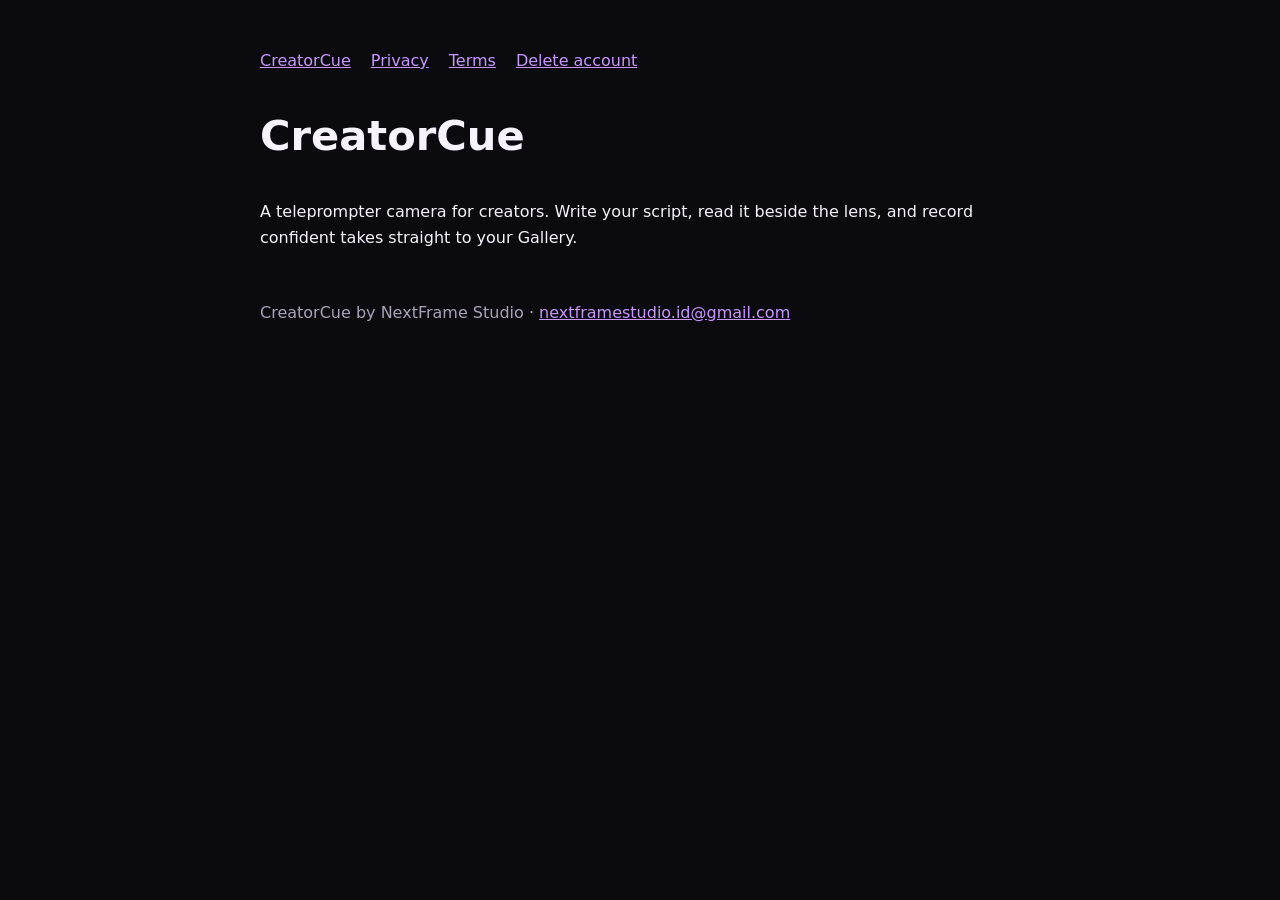
==== index.html @ 540c124d "Add CreatorCue website homepage" ====
<!doctype html><html lang="en"><head><meta charset="utf-8"><meta name="viewport" content="width=device-width,initial-scale=1"><title>CreatorCue</title><meta name="description" content="CreatorCue teleprompter camera for creators"><style>:root{color-scheme:dark}body{margin:0;background:#0b0a0f;color:#f7f3fc;font:16px/1.65 system-ui,sans-serif}main{max-width:760px;margin:auto;padding:48px 24px}a{color:#c796ff}nav{display:flex;gap:20px;flex-wrap:wrap}h1{font-size:2.6rem}footer{margin-top:48px;color:#aaa3b6}</style></head><body><main><nav><a href="index.html">CreatorCue</a><a href="privacy.html">Privacy</a><a href="terms.html">Terms</a><a href="delete-account.html">Delete account</a></nav><h1>CreatorCue</h1><p>A teleprompter camera for creators. Write your script, read it beside the lens, and record confident takes straight to your Gallery.</p><footer>CreatorCue by NextFrame Studio · <a href="mailto:nextframestudio.id@gmail.com">nextframestudio.id@gmail.com</a></footer></main></body></html>
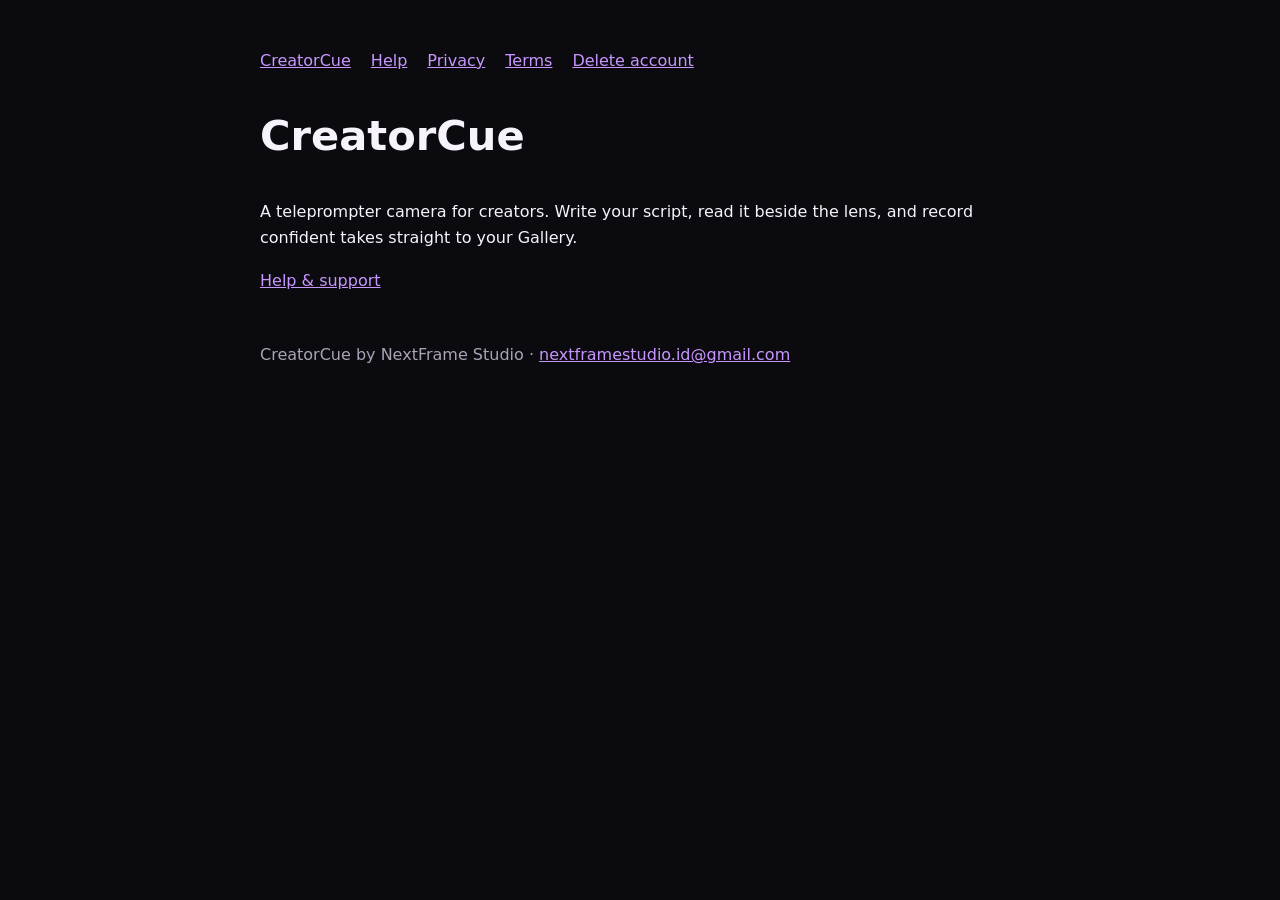
==== commit 92b179b7: "Add Help page; align Privacy/Terms with the app's current behaviour - help.html: contact options (em" ====
--- a/index.html
+++ b/index.html
@@ -1 +1 @@
-<!doctype html><html lang="en"><head><meta charset="utf-8"><meta name="viewport" content="width=device-width,initial-scale=1"><title>CreatorCue</title><meta name="description" content="CreatorCue teleprompter camera for creators"><style>:root{color-scheme:dark}body{margin:0;background:#0b0a0f;color:#f7f3fc;font:16px/1.65 system-ui,sans-serif}main{max-width:760px;margin:auto;padding:48px 24px}a{color:#c796ff}nav{display:flex;gap:20px;flex-wrap:wrap}h1{font-size:2.6rem}footer{margin-top:48px;color:#aaa3b6}</style></head><body><main><nav><a href="index.html">CreatorCue</a><a href="privacy.html">Privacy</a><a href="terms.html">Terms</a><a href="delete-account.html">Delete account</a></nav><h1>CreatorCue</h1><p>A teleprompter camera for creators. Write your script, read it beside the lens, and record confident takes straight to your Gallery.</p><footer>CreatorCue by NextFrame Studio · <a href="mailto:nextframestudio.id@gmail.com">nextframestudio.id@gmail.com</a></footer></main></body></html>+<!doctype html><html lang="en"><head><meta charset="utf-8"><meta name="viewport" content="width=device-width,initial-scale=1"><title>CreatorCue</title><meta name="description" content="CreatorCue teleprompter camera for creators"><style>:root{color-scheme:dark}body{margin:0;background:#0b0a0f;color:#f7f3fc;font:16px/1.65 system-ui,sans-serif}main{max-width:760px;margin:auto;padding:48px 24px}a{color:#c796ff}nav{display:flex;gap:20px;flex-wrap:wrap}h1{font-size:2.6rem}footer{margin-top:48px;color:#aaa3b6}</style></head><body><main><nav><a href="index.html">CreatorCue</a><a href="help.html">Help</a><a href="privacy.html">Privacy</a><a href="terms.html">Terms</a><a href="delete-account.html">Delete account</a></nav><h1>CreatorCue</h1><p>A teleprompter camera for creators. Write your script, read it beside the lens, and record confident takes straight to your Gallery.</p><p><a href="help.html">Help &amp; support</a></p><footer>CreatorCue by NextFrame Studio · <a href="mailto:nextframestudio.id@gmail.com">nextframestudio.id@gmail.com</a></footer></main></body></html>
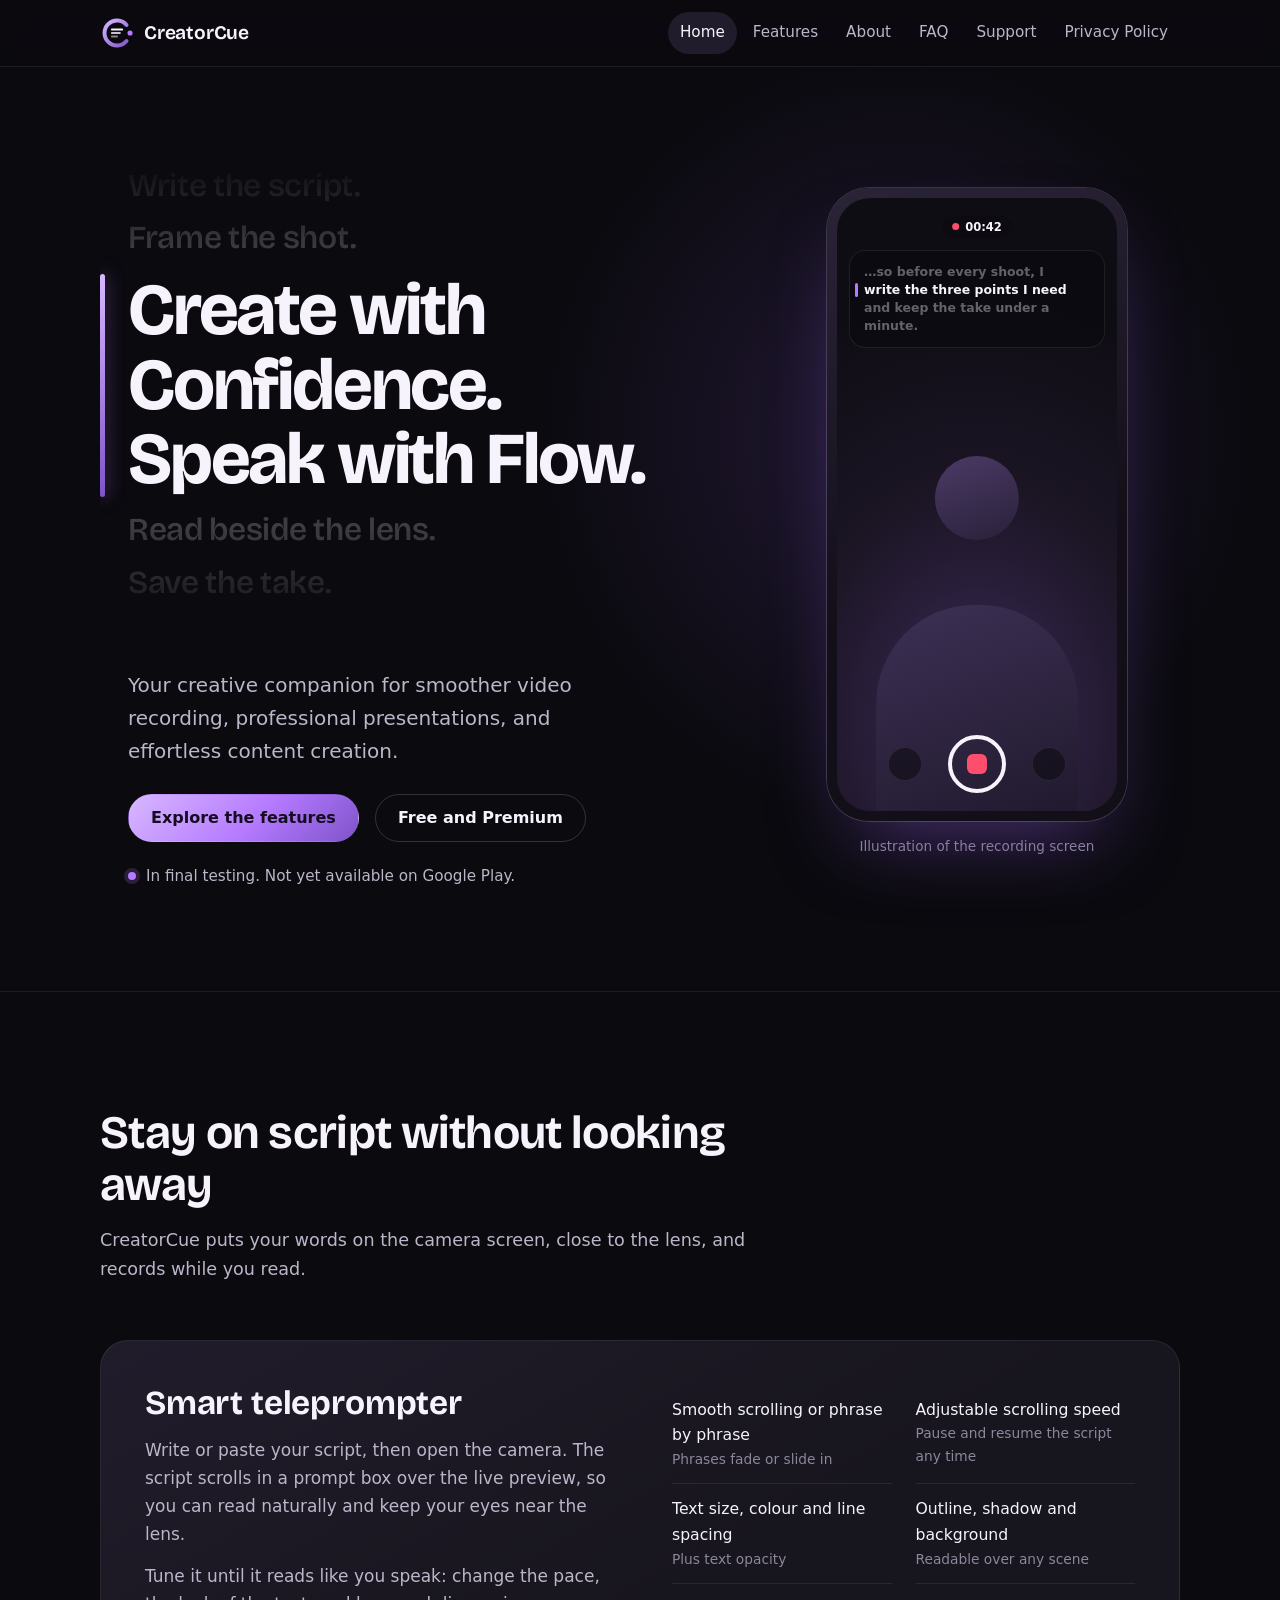
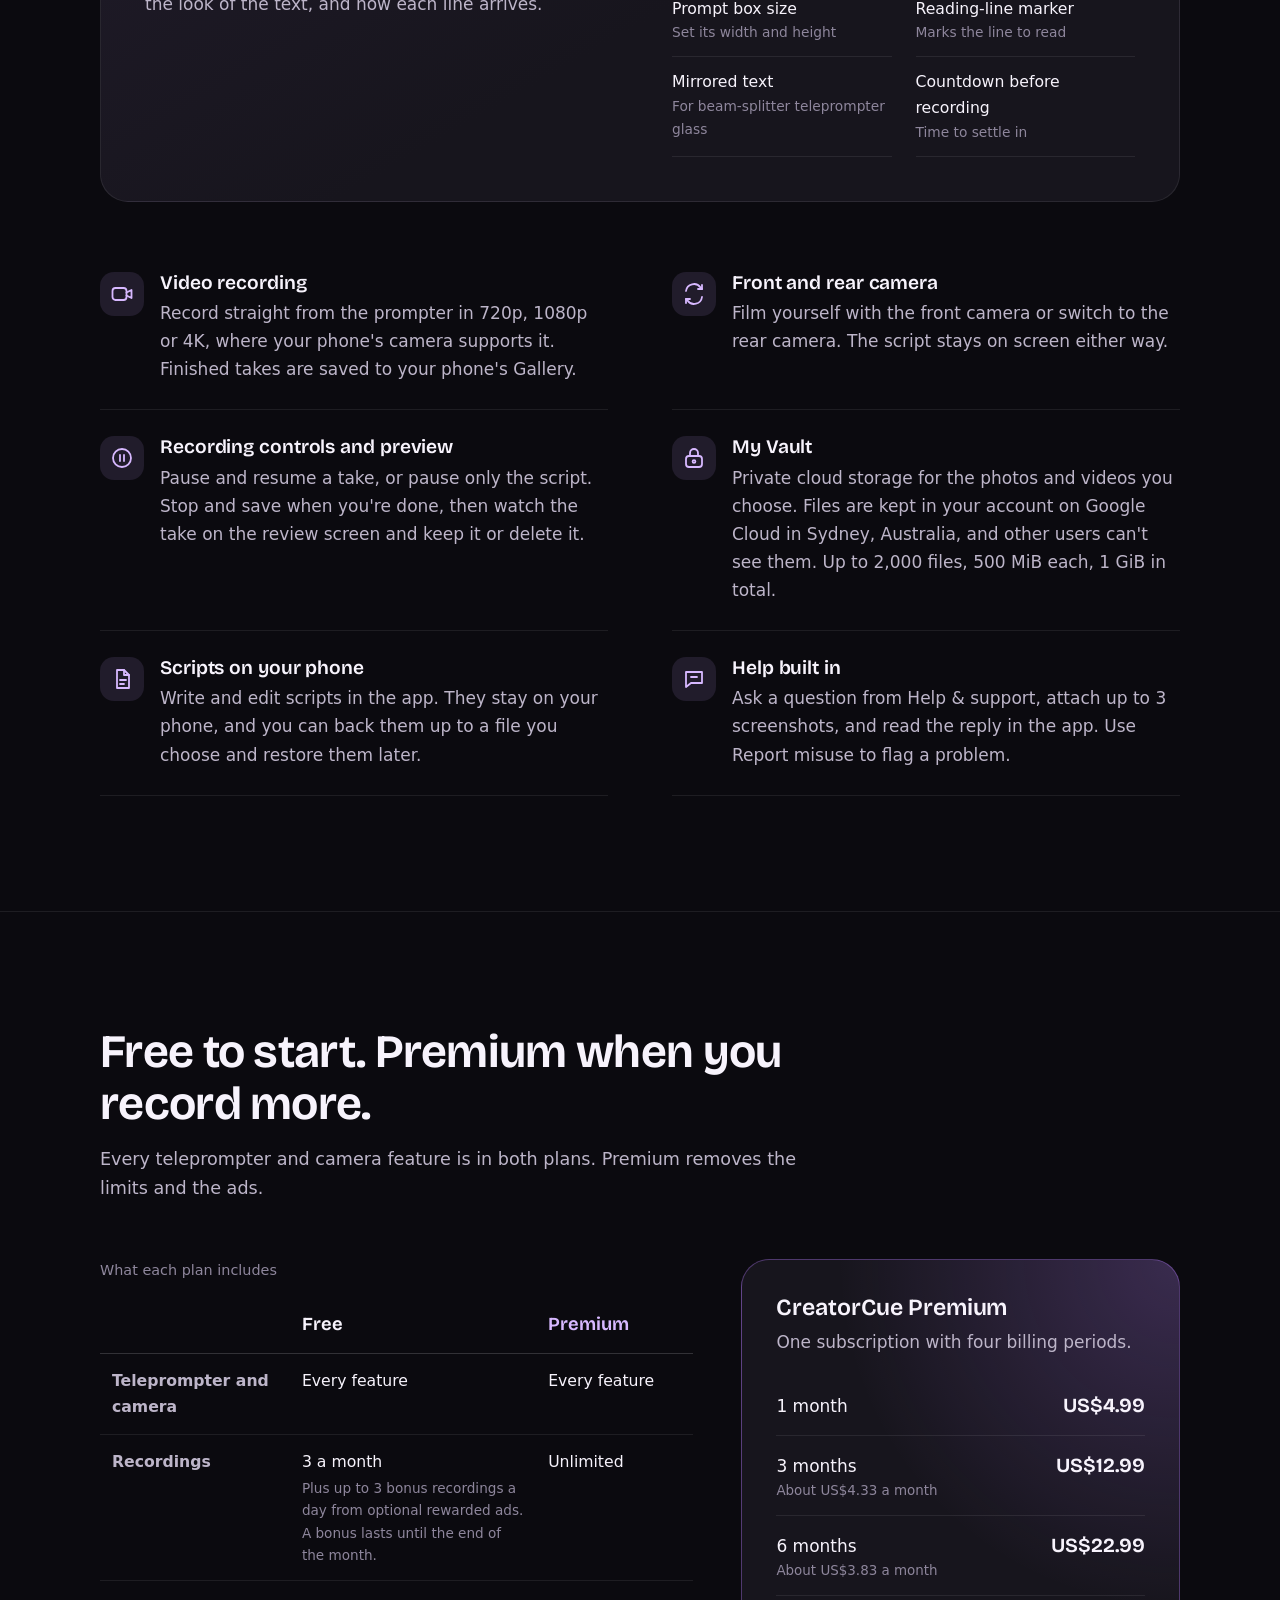
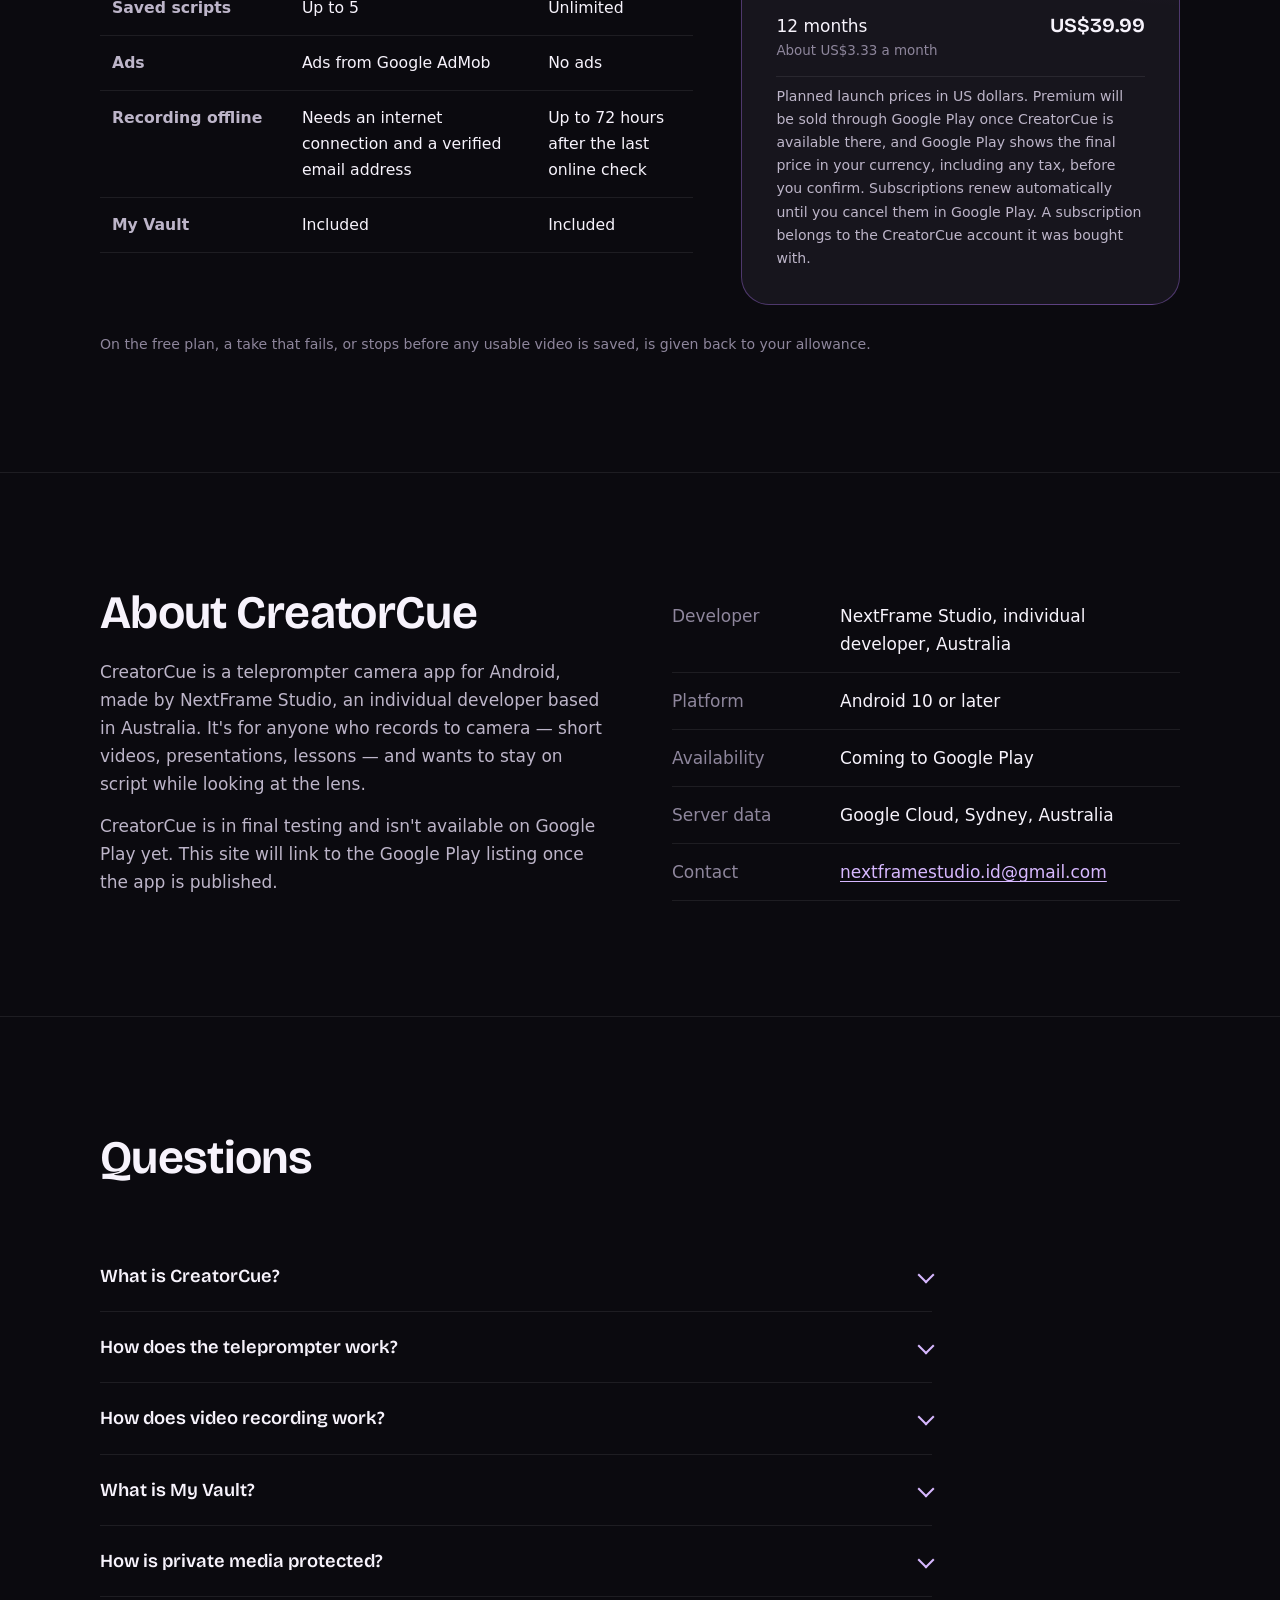
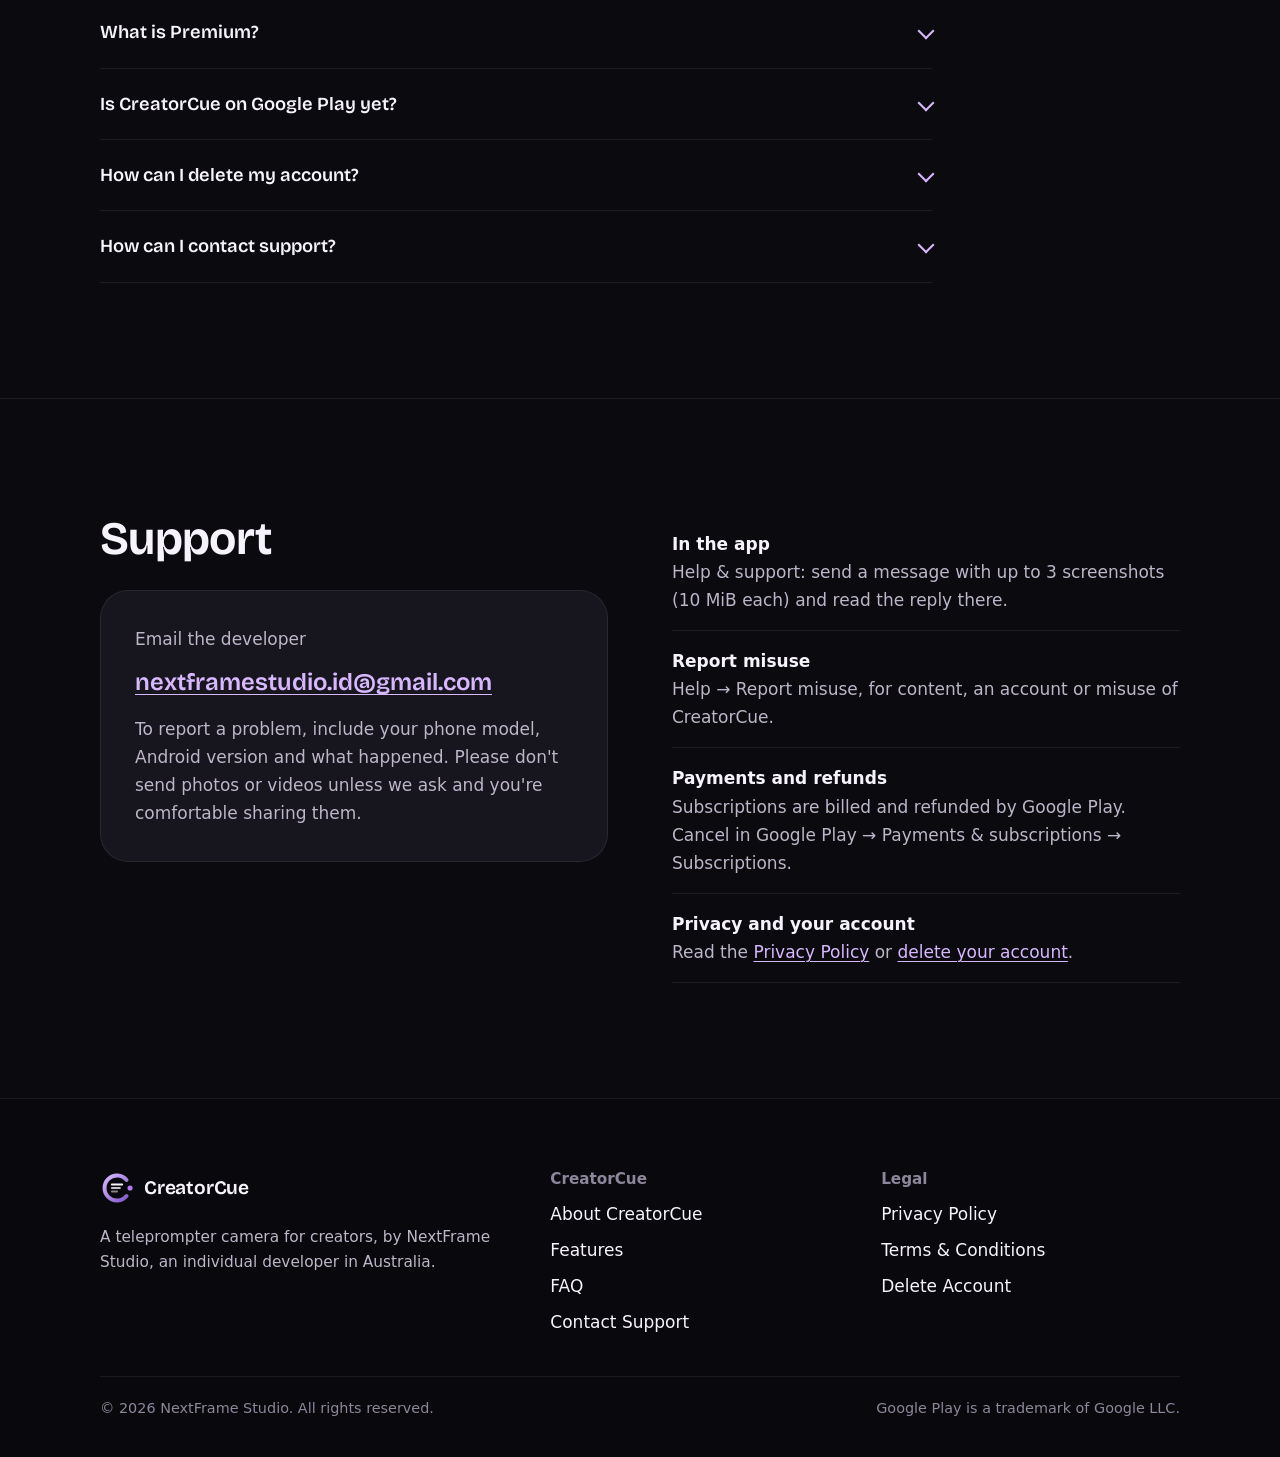
==== commit 19391987: "Premium redesign of the CreatorCue website (Obsidian Dark + purple) - Homepage: teleprompter-style h" ====
--- a/index.html
+++ b/index.html
@@ -1 +1,290 @@
-<!doctype html><html lang="en"><head><meta charset="utf-8"><meta name="viewport" content="width=device-width,initial-scale=1"><title>CreatorCue</title><meta name="description" content="CreatorCue teleprompter camera for creators"><style>:root{color-scheme:dark}body{margin:0;background:#0b0a0f;color:#f7f3fc;font:16px/1.65 system-ui,sans-serif}main{max-width:760px;margin:auto;padding:48px 24px}a{color:#c796ff}nav{display:flex;gap:20px;flex-wrap:wrap}h1{font-size:2.6rem}footer{margin-top:48px;color:#aaa3b6}</style></head><body><main><nav><a href="index.html">CreatorCue</a><a href="help.html">Help</a><a href="privacy.html">Privacy</a><a href="terms.html">Terms</a><a href="delete-account.html">Delete account</a></nav><h1>CreatorCue</h1><p>A teleprompter camera for creators. Write your script, read it beside the lens, and record confident takes straight to your Gallery.</p><p><a href="help.html">Help &amp; support</a></p><footer>CreatorCue by NextFrame Studio · <a href="mailto:nextframestudio.id@gmail.com">nextframestudio.id@gmail.com</a></footer></main></body></html>+<!DOCTYPE html>
+<html lang="en" class="no-js">
+<head>
+  <meta charset="utf-8">
+  <meta name="viewport" content="width=device-width, initial-scale=1">
+  <title>CreatorCue — teleprompter camera for creators</title>
+  <meta name="description" content="CreatorCue is a teleprompter camera app for Android by NextFrame Studio. Read your script beside the lens, record confident takes, and keep chosen media in My Vault.">
+  <link rel="canonical" href="https://hendyhernandez.github.io/creatorcue-website/">
+  <meta name="theme-color" content="#0b0a0f">
+  <meta property="og:type" content="website">
+  <meta property="og:title" content="CreatorCue — Create with Confidence. Speak with Flow.">
+  <meta property="og:description" content="A teleprompter camera for creators, by NextFrame Studio.">
+  <meta property="og:url" content="https://hendyhernandez.github.io/creatorcue-website/">
+  <link rel="icon" href="assets/favicon.svg" type="image/svg+xml">
+  <link rel="preload" href="assets/fonts/bricolage-grotesque-latin.woff2" as="font" type="font/woff2" crossorigin>
+  <link rel="stylesheet" href="assets/site.css">
+  <script src="assets/site.js" defer></script>
+</head>
+<body>
+  <a class="skip" href="#main">Skip to content</a>
+
+  <header class="site-header">
+    <div class="wrap">
+      <a class="brand" href="index.html" aria-label="CreatorCue home"><img src="assets/logo.svg" alt="" width="34" height="34">CreatorCue</a>
+      <button class="nav-toggle" type="button" aria-expanded="false" aria-controls="site-nav"><span class="bars" aria-hidden="true"></span>Menu</button>
+      <nav class="nav" id="site-nav" aria-label="Main">
+        <ul>
+          <li><a href="index.html" aria-current="page">Home</a></li>
+          <li><a href="#features">Features</a></li>
+          <li><a href="#about">About</a></li>
+          <li><a href="#faq">FAQ</a></li>
+          <li><a href="#support">Support</a></li>
+          <li><a href="privacy.html">Privacy Policy</a></li>
+        </ul>
+      </nav>
+    </div>
+  </header>
+
+  <main id="main">
+    <section class="hero" aria-labelledby="hero-title">
+      <div class="wrap hero-grid">
+        <div class="prompter">
+          <div class="prompter-window">
+            <span class="reading-line" aria-hidden="true"></span>
+            <div class="prompter-track">
+              <p class="line" aria-hidden="true">Write the script.</p>
+              <p class="line" aria-hidden="true">Frame the shot.</p>
+              <h1 id="hero-title"><span>Create with Confidence.</span> <span>Speak with Flow.</span></h1>
+              <p class="line" aria-hidden="true">Read beside the lens.</p>
+              <p class="line" aria-hidden="true">Save the take.</p>
+            </div>
+          </div>
+          <div class="hero-copy">
+            <p class="lede">Your creative companion for smoother video recording, professional presentations, and effortless content creation.</p>
+            <div class="hero-actions">
+              <a class="btn btn-primary" href="#features">Explore the features</a>
+              <a class="btn btn-ghost" href="#plans">Free and Premium</a>
+            </div>
+            <p class="status">In final testing. Not yet available on Google Play.</p>
+          </div>
+        </div>
+
+        <figure class="device">
+          <div class="phone" aria-hidden="true">
+            <div class="screen">
+              <div class="subject"></div>
+              <span class="rec">00:42</span>
+              <div class="prompt-box">
+                <p>…so before every shoot, I</p>
+                <p class="now">write the three points I need</p>
+                <p>and keep the take under a minute.</p>
+              </div>
+              <div class="controls"><span></span><span class="shutter"></span><span></span></div>
+            </div>
+          </div>
+          <figcaption>Illustration of the recording screen</figcaption>
+        </figure>
+      </div>
+    </section>
+
+    <section class="section" id="features" aria-labelledby="features-title">
+      <div class="wrap">
+        <div class="section-head">
+          <h2 id="features-title">Stay on script without looking away</h2>
+          <p>CreatorCue puts your words on the camera screen, close to the lens, and records while you read.</p>
+        </div>
+
+        <article class="feature-lead">
+          <div>
+            <h3>Smart teleprompter</h3>
+            <p>Write or paste your script, then open the camera. The script scrolls in a prompt box over the live preview, so you can read naturally and keep your eyes near the lens.</p>
+            <p>Tune it until it reads like you speak: change the pace, the look of the text, and how each line arrives.</p>
+          </div>
+          <ul class="controls-list" aria-label="Teleprompter controls">
+            <li>Smooth scrolling or phrase by phrase<small>Phrases fade or slide in</small></li>
+            <li>Adjustable scrolling speed<small>Pause and resume the script any time</small></li>
+            <li>Text size, colour and line spacing<small>Plus text opacity</small></li>
+            <li>Outline, shadow and background<small>Readable over any scene</small></li>
+            <li>Prompt box size<small>Set its width and height</small></li>
+            <li>Reading-line marker<small>Marks the line to read</small></li>
+            <li>Mirrored text<small>For beam-splitter teleprompter glass</small></li>
+            <li>Countdown before recording<small>Time to settle in</small></li>
+          </ul>
+        </article>
+
+        <div class="feature-rows">
+          <div class="feature-row">
+            <svg viewBox="0 0 24 24" fill="none" stroke="currentColor" stroke-width="1.8" stroke-linecap="round" stroke-linejoin="round" aria-hidden="true"><rect x="2.5" y="6" width="14" height="12" rx="3"/><path d="M16.5 10.5 21.5 8v8l-5-2.5"/></svg>
+            <div><h3>Video recording</h3><p>Record straight from the prompter in 720p, 1080p or 4K, where your phone's camera supports it. Finished takes are saved to your phone's Gallery.</p></div>
+          </div>
+          <div class="feature-row">
+            <svg viewBox="0 0 24 24" fill="none" stroke="currentColor" stroke-width="1.8" stroke-linecap="round" stroke-linejoin="round" aria-hidden="true"><path d="M4 9a8 8 0 0 1 14.5-3.5L20 7"/><path d="M20 3v4h-4"/><path d="M20 15a8 8 0 0 1-14.5 3.5L4 17"/><path d="M4 21v-4h4"/></svg>
+            <div><h3>Front and rear camera</h3><p>Film yourself with the front camera or switch to the rear camera. The script stays on screen either way.</p></div>
+          </div>
+          <div class="feature-row">
+            <svg viewBox="0 0 24 24" fill="none" stroke="currentColor" stroke-width="1.8" stroke-linecap="round" stroke-linejoin="round" aria-hidden="true"><circle cx="12" cy="12" r="9"/><path d="M10 9v6M14 9v6"/></svg>
+            <div><h3>Recording controls and preview</h3><p>Pause and resume a take, or pause only the script. Stop and save when you're done, then watch the take on the review screen and keep it or delete it.</p></div>
+          </div>
+          <div class="feature-row">
+            <svg viewBox="0 0 24 24" fill="none" stroke="currentColor" stroke-width="1.8" stroke-linecap="round" stroke-linejoin="round" aria-hidden="true"><rect x="4" y="10" width="16" height="11" rx="3"/><path d="M8 10V7a4 4 0 0 1 8 0v3"/><circle cx="12" cy="15.5" r="1.4"/></svg>
+            <div><h3>My Vault</h3><p>Private cloud storage for the photos and videos you choose. Files are kept in your account on Google Cloud in Sydney, Australia, and other users can't see them. Up to 2,000 files, 500 MiB each, 1 GiB in total.</p></div>
+          </div>
+          <div class="feature-row">
+            <svg viewBox="0 0 24 24" fill="none" stroke="currentColor" stroke-width="1.8" stroke-linecap="round" stroke-linejoin="round" aria-hidden="true"><path d="M7 3h7l5 5v13H7z"/><path d="M14 3v5h5M10 13h6M10 17h4"/></svg>
+            <div><h3>Scripts on your phone</h3><p>Write and edit scripts in the app. They stay on your phone, and you can back them up to a file you choose and restore them later.</p></div>
+          </div>
+          <div class="feature-row">
+            <svg viewBox="0 0 24 24" fill="none" stroke="currentColor" stroke-width="1.8" stroke-linecap="round" stroke-linejoin="round" aria-hidden="true"><path d="M4 5h16v11H9l-5 4z"/><path d="M9 10h6"/></svg>
+            <div><h3>Help built in</h3><p>Ask a question from Help &amp; support, attach up to 3 screenshots, and read the reply in the app. Use Report misuse to flag a problem.</p></div>
+          </div>
+        </div>
+      </div>
+    </section>
+
+    <section class="section" id="plans" aria-labelledby="plans-title">
+      <div class="wrap">
+        <div class="section-head">
+          <h2 id="plans-title">Free to start. Premium when you record more.</h2>
+          <p>Every teleprompter and camera feature is in both plans. Premium removes the limits and the ads.</p>
+        </div>
+        <div class="plans">
+          <table class="compare">
+            <caption>What each plan includes</caption>
+            <thead><tr><th scope="col"><span class="visually-hidden">Feature</span></th><th scope="col">Free</th><th scope="col">Premium</th></tr></thead>
+            <tbody>
+              <tr><th scope="row">Teleprompter and camera</th><td data-plan="Free">Every feature</td><td data-plan="Premium">Every feature</td></tr>
+              <tr><th scope="row">Recordings</th><td data-plan="Free">3 a month<small>Plus up to 3 bonus recordings a day from optional rewarded ads. A bonus lasts until the end of the month.</small></td><td data-plan="Premium">Unlimited</td></tr>
+              <tr><th scope="row">Saved scripts</th><td data-plan="Free">Up to 5</td><td data-plan="Premium">Unlimited</td></tr>
+              <tr><th scope="row">Ads</th><td data-plan="Free">Ads from Google AdMob</td><td data-plan="Premium">No ads</td></tr>
+              <tr><th scope="row">Recording offline</th><td data-plan="Free">Needs an internet connection and a verified email address</td><td data-plan="Premium">Up to 72 hours after the last online check</td></tr>
+              <tr><th scope="row">My Vault</th><td data-plan="Free">Included</td><td data-plan="Premium">Included</td></tr>
+            </tbody>
+          </table>
+
+          <aside class="premium-card" aria-labelledby="premium-title">
+            <h3 id="premium-title">CreatorCue Premium</h3>
+            <p>One subscription with four billing periods.</p>
+            <ul class="price-list">
+              <li><span>1 month</span><span class="price">US$4.99</span></li>
+              <li><span>3 months<small>About US$4.33 a month</small></span><span class="price">US$12.99</span></li>
+              <li><span>6 months<small>About US$3.83 a month</small></span><span class="price">US$22.99</span></li>
+              <li><span>12 months<small>About US$3.33 a month</small></span><span class="price">US$39.99</span></li>
+            </ul>
+            <p class="fine">Planned launch prices in US dollars. Premium will be sold through Google Play once CreatorCue is available there, and Google Play shows the final price in your currency, including any tax, before you confirm. Subscriptions renew automatically until you cancel them in Google Play. A subscription belongs to the CreatorCue account it was bought with.</p>
+          </aside>
+        </div>
+        <p class="fine plans-note">On the free plan, a take that fails, or stops before any usable video is saved, is given back to your allowance.</p>
+      </div>
+    </section>
+
+    <section class="section" id="about" aria-labelledby="about-title">
+      <div class="wrap about">
+        <div class="text">
+          <h2 id="about-title">About CreatorCue</h2>
+          <p>CreatorCue is a teleprompter camera app for Android, made by NextFrame Studio, an individual developer based in Australia. It's for anyone who records to camera — short videos, presentations, lessons — and wants to stay on script while looking at the lens.</p>
+          <p>CreatorCue is in final testing and isn't available on Google Play yet. This site will link to the Google Play listing once the app is published.</p>
+        </div>
+        <dl class="facts">
+          <div><dt>Developer</dt><dd>NextFrame Studio, individual developer, Australia</dd></div>
+          <div><dt>Platform</dt><dd>Android 10 or later</dd></div>
+          <div><dt>Availability</dt><dd>Coming to Google Play</dd></div>
+          <div><dt>Server data</dt><dd>Google Cloud, Sydney, Australia</dd></div>
+          <div><dt>Contact</dt><dd><a href="mailto:nextframestudio.id@gmail.com">nextframestudio.id@gmail.com</a></dd></div>
+        </dl>
+      </div>
+    </section>
+
+    <section class="section" id="faq" aria-labelledby="faq-title">
+      <div class="wrap">
+        <div class="section-head"><h2 id="faq-title">Questions</h2></div>
+        <div class="faq">
+          <details>
+            <summary>What is CreatorCue?</summary>
+            <div><p>A teleprompter and camera in one Android app. You write a script, read it on screen while you record, and save the video to your phone. Optional My Vault storage keeps chosen photos and videos in your account.</p></div>
+          </details>
+          <details>
+            <summary>How does the teleprompter work?</summary>
+            <div><p>Open a script and tap Record. The script scrolls in a prompt box over the camera preview. From the camera settings you can change the scrolling speed, switch between smooth scrolling and phrase by phrase, adjust text size and colour, mirror the text for teleprompter glass, and set a countdown. Pause the script whenever you need a moment.</p></div>
+          </details>
+          <details>
+            <summary>How does video recording work?</summary>
+            <div><p>Choose the front or rear camera and a quality your phone supports (720p, 1080p or 4K), then tap Record. You can pause and resume, and Stop &amp; save ends the take. The video is saved to your phone's Gallery and opens on a review screen.</p>
+            <p>On the free plan, recording needs an internet connection and a verified email address, and each take counts toward your monthly allowance. A take that fails before any usable video is saved doesn't count.</p></div>
+          </details>
+          <details>
+            <summary>What is My Vault?</summary>
+            <div><p>Optional private cloud storage in your CreatorCue account. You pick photos and videos with Android's photo picker, and only those files are uploaded; CreatorCue doesn't get access to your other photos. Each account can store up to 2,000 files, up to 500 MiB per file and 1 GiB in total. Files stay until you delete them in My Vault or delete your account. Deleting a file from My Vault doesn't delete the original on your phone.</p></div>
+          </details>
+          <details>
+            <summary>How is private media protected?</summary>
+            <div>
+              <ul>
+                <li>Files are stored in your account on Google Cloud in Sydney, Australia, and are sent over encrypted connections.</li>
+                <li>Other users can't see your files.</li>
+                <li>Authorized CreatorCue administrators can view a file only to provide technical support, keep CreatorCue secure, handle reports, or meet legal obligations. Every view is logged with its reason, and administrators can't change or delete your files.</li>
+                <li>Your files and messages aren't used for advertising, profiling or training AI models.</li>
+              </ul>
+              <p>Details are in the <a href="privacy.html#my-vault">Privacy Policy</a>.</p>
+            </div>
+          </details>
+          <details>
+            <summary>What is Premium?</summary>
+            <div><p>A Google Play subscription that gives unlimited recordings and saved scripts, removes ads, and lets you record offline for up to 72 hours after the last online check. It comes in 1, 3, 6 and 12-month periods. Premium will be available once CreatorCue is on Google Play. See <a href="#plans">Free and Premium</a>.</p></div>
+          </details>
+          <details>
+            <summary>Is CreatorCue on Google Play yet?</summary>
+            <div><p>Not yet. The app is in final testing. This site will link to the listing once it's published.</p></div>
+          </details>
+          <details>
+            <summary>How can I delete my account?</summary>
+            <div><p>In the app, go to Settings → Delete account. Without the app, use the web deletion page described on <a href="delete-account.html">Delete your account</a>, which also lists what is deleted and what is kept.</p></div>
+          </details>
+          <details>
+            <summary>How can I contact support?</summary>
+            <div><p>In the app, open Help &amp; support and send a message. You can also email <a href="mailto:nextframestudio.id@gmail.com">nextframestudio.id@gmail.com</a>.</p></div>
+          </details>
+        </div>
+      </div>
+    </section>
+
+    <section class="section" id="support" aria-labelledby="support-title">
+      <div class="wrap support">
+        <div>
+          <h2 id="support-title">Support</h2>
+          <div class="contact-card">
+            <p class="label">Email the developer</p>
+            <a class="email" href="mailto:nextframestudio.id@gmail.com">nextframestudio.id@gmail.com</a>
+            <p>To report a problem, include your phone model, Android version and what happened. Please don't send photos or videos unless we ask and you're comfortable sharing them.</p>
+          </div>
+        </div>
+        <ul class="help-list">
+          <li><strong>In the app</strong><span>Help &amp; support: send a message with up to 3 screenshots (10 MiB each) and read the reply there.</span></li>
+          <li><strong>Report misuse</strong><span>Help → Report misuse, for content, an account or misuse of CreatorCue.</span></li>
+          <li><strong>Payments and refunds</strong><span>Subscriptions are billed and refunded by Google Play. Cancel in Google Play → Payments &amp; subscriptions → Subscriptions.</span></li>
+          <li><strong>Privacy and your account</strong><span>Read the <a href="privacy.html">Privacy Policy</a> or <a href="delete-account.html">delete your account</a>.</span></li>
+        </ul>
+      </div>
+    </section>
+  </main>
+
+  <footer class="site-footer">
+    <div class="wrap">
+      <div class="footer-grid">
+        <div>
+          <a class="brand" href="index.html"><img src="assets/logo.svg" alt="" width="34" height="34">CreatorCue</a>
+          <p>A teleprompter camera for creators, by NextFrame Studio, an individual developer in Australia.</p>
+        </div>
+        <nav aria-label="Product">
+          <h2>CreatorCue</h2>
+          <ul>
+            <li><a href="index.html#about">About CreatorCue</a></li>
+            <li><a href="index.html#features">Features</a></li>
+            <li><a href="index.html#faq">FAQ</a></li>
+            <li><a href="mailto:nextframestudio.id@gmail.com">Contact Support</a></li>
+          </ul>
+        </nav>
+        <nav aria-label="Legal">
+          <h2>Legal</h2>
+          <ul>
+            <li><a href="privacy.html">Privacy Policy</a></li>
+            <li><a href="terms.html">Terms &amp; Conditions</a></li>
+            <li><a href="delete-account.html">Delete Account</a></li>
+          </ul>
+        </nav>
+      </div>
+      <div class="legal-line"><span>© 2026 NextFrame Studio. All rights reserved.</span><span>Google Play is a trademark of Google LLC.</span></div>
+    </div>
+  </footer>
+</body>
+</html>
--- a/assets/site.css
+++ b/assets/site.css
@@ -0,0 +1,287 @@
+/* CreatorCue — website styles. Palette = the app's own theme (Theme.kt). No external requests. */
+@font-face {
+  font-family: "Bricolage Grotesque";
+  src: url("fonts/bricolage-grotesque-latin.woff2") format("woff2");
+  font-weight: 200 800;
+  font-display: swap;
+  unicode-range: U+0000-00FF, U+0131, U+0152-0153, U+02BB-02BC, U+02C6, U+02DA, U+02DC, U+2000-206F, U+2074, U+20AC, U+2122, U+2191, U+2193, U+2212, U+2215, U+FEFF, U+FFFD;
+}
+
+:root {
+  color-scheme: dark;
+  --bg: #0b0a0f;          /* Obsidian */
+  --surface: #17151d;
+  --elevated: #211c2b;
+  --elevated-high: #2b2438;
+  --text: #f7f3fc;
+  --text-2: #bdb5c9;      /* lifted from the app's #AAA3B6 for AA contrast on small web text */
+  --text-3: #8e869c;
+  --primary: #b57aff;
+  --primary-soft: #d7b8ff;
+  --secondary: #7e53c9;
+  --record: #ff4d6d;
+  --border: rgba(255, 255, 255, .08);
+  --border-strong: rgba(255, 255, 255, .16);
+  --display: "Bricolage Grotesque", ui-sans-serif, system-ui, sans-serif;
+  --body: ui-sans-serif, system-ui, -apple-system, "Segoe UI", Roboto, "Helvetica Neue", Arial, sans-serif;
+  --measure: 68ch;
+  --wrap: 1160px;
+  --gutter: clamp(18px, 5vw, 40px);
+  --radius-s: 10px;
+  --radius-m: 18px;
+  --radius-l: 28px;
+}
+
+*, *::before, *::after { box-sizing: border-box; }
+html { -webkit-text-size-adjust: 100%; scroll-behavior: smooth; scroll-padding-top: 84px; }
+@media (prefers-reduced-motion: reduce) { html { scroll-behavior: auto; } }
+body {
+  margin: 0;
+  background: var(--bg);
+  color: var(--text);
+  font: 400 1.0625rem/1.65 var(--body);
+  text-rendering: optimizeLegibility;
+  -webkit-font-smoothing: antialiased;
+}
+img, svg { display: block; max-width: 100%; }
+a { color: var(--primary-soft); text-decoration-thickness: 1px; text-underline-offset: .18em; }
+a:hover { color: var(--text); }
+:focus-visible { outline: 2px solid var(--primary); outline-offset: 3px; border-radius: 6px; }
+h1, h2, h3 { font-family: var(--display); font-optical-sizing: auto; letter-spacing: -.015em; line-height: 1.12; margin: 0; }
+h2 { font-size: clamp(1.85rem, 1.2rem + 2.6vw, 2.9rem); font-weight: 650; }
+h3 { font-size: 1.2rem; font-weight: 620; letter-spacing: -.005em; }
+p { margin: 0; }
+.wrap { width: 100%; max-width: var(--wrap); margin-inline: auto; padding-inline: var(--gutter); }
+.skip { position: absolute; left: 12px; top: -60px; background: var(--primary); color: var(--bg); padding: 10px 16px; border-radius: var(--radius-s); font-weight: 700; z-index: 50; text-decoration: none; }
+.skip:focus { top: 12px; }
+.visually-hidden { position: absolute !important; width: 1px; height: 1px; overflow: hidden; clip-path: inset(50%); white-space: nowrap; }
+
+/* ---------- Header ---------- */
+.site-header { position: sticky; top: 0; z-index: 20; background: rgba(11, 10, 15, .82); backdrop-filter: saturate(140%) blur(14px); -webkit-backdrop-filter: saturate(140%) blur(14px); border-bottom: 1px solid var(--border); }
+.site-header .wrap { display: flex; align-items: center; gap: 24px; min-height: 66px; }
+.brand { display: inline-flex; align-items: center; gap: 10px; color: var(--text); text-decoration: none; font-family: var(--display); font-weight: 650; font-size: 1.2rem; letter-spacing: -.01em; }
+.brand img { width: 34px; height: 34px; }
+.nav { margin-left: auto; }
+.nav ul { list-style: none; margin: 0; padding: 0; display: flex; gap: 4px; }
+.nav a { display: block; padding: 8px 12px; border-radius: 999px; color: var(--text-2); text-decoration: none; font-size: .95rem; }
+.nav a:hover, .nav a[aria-current="page"] { color: var(--text); background: var(--elevated); }
+.nav-toggle { display: none; margin-left: auto; background: var(--elevated); color: var(--text); border: 1px solid var(--border-strong); border-radius: 999px; padding: 8px 14px; font: 600 .95rem var(--body); cursor: pointer; }
+.nav-toggle .bars { display: inline-block; width: 16px; height: 10px; margin-right: 8px; vertical-align: middle; background: linear-gradient(var(--text) 0 0) top/100% 2px no-repeat, linear-gradient(var(--text) 0 0) bottom/70% 2px no-repeat; }
+@media (max-width: 860px) {
+  .nav-toggle { display: inline-flex; align-items: center; }
+  .nav { position: absolute; inset: 66px 0 auto 0; margin: 0; background: var(--bg); border-bottom: 1px solid var(--border); display: none; }
+  .nav.open { display: block; }
+  .nav ul { flex-direction: column; padding: 8px var(--gutter) 16px; }
+  .nav a { padding: 12px 8px; border-radius: var(--radius-s); font-size: 1.05rem; }
+}
+/* Without JavaScript the menu is always shown (it wraps under the brand). */
+.no-js .nav-toggle { display: none; }
+@media (max-width: 860px) { .no-js .nav { position: static; display: block; border: 0; } .no-js .site-header .wrap { flex-wrap: wrap; } }
+
+/* ---------- Buttons & small parts ---------- */
+.btn { display: inline-flex; align-items: center; justify-content: center; gap: 8px; min-height: 48px; padding: 12px 22px; border-radius: 999px; font: 650 1rem var(--body); text-decoration: none; border: 1px solid transparent; cursor: pointer; }
+.btn-primary { background: linear-gradient(135deg, var(--primary-soft), var(--primary) 55%, var(--secondary)); color: #140d1f; }
+.btn-primary:hover { color: #140d1f; filter: brightness(1.06); }
+.btn-ghost { border-color: var(--border-strong); color: var(--text); }
+.btn-ghost:hover { background: var(--elevated); color: var(--text); }
+.status { display: inline-flex; align-items: flex-start; gap: 10px; color: var(--text-2); font-size: .95rem; }
+.status::before { content: ""; flex: none; margin-top: .55em; width: 8px; height: 8px; border-radius: 50%; background: var(--primary); box-shadow: 0 0 0 4px rgba(181, 122, 255, .18); }
+
+/* ---------- Hero: the page is a teleprompter ---------- */
+.hero { position: relative; overflow: hidden; padding: clamp(40px, 7vw, 96px) 0 clamp(56px, 8vw, 110px); }
+.hero::before { /* the faint glow of a prompter screen */ content: ""; position: absolute; inset: -20% -10% auto 30%; height: 120%; background: radial-gradient(closest-side, rgba(126, 83, 201, .20), transparent 70%); pointer-events: none; }
+.hero-grid { position: relative; display: grid; grid-template-columns: minmax(0, 1.25fr) minmax(0, .85fr); gap: clamp(32px, 6vw, 80px); align-items: center; }
+.prompter { position: relative; }
+.prompter-window { position: relative; height: clamp(330px, 38vw, 500px); overflow: hidden; -webkit-mask-image: linear-gradient(transparent, #000 20%, #000 76%, transparent); mask-image: linear-gradient(transparent, #000 20%, #000 76%, transparent); }
+.prompter-track { position: absolute; left: 0; right: 0; top: 0; display: flex; flex-direction: column; gap: clamp(10px, 1.4vw, 16px); padding-left: 28px; transform: translateY(var(--settle, 0px)); }
+.prompter-track .line { font-family: var(--display); font-weight: 560; font-size: clamp(1.35rem, .9rem + 1.6vw, 2rem); line-height: 1.15; color: var(--text); opacity: .22; letter-spacing: -.01em; }
+.prompter-track h1 { font-size: clamp(2.35rem, 1.2rem + 4.2vw, 4.6rem); font-weight: 720; line-height: 1.02; letter-spacing: -.03em; color: var(--text); opacity: 1; }
+.prompter-track h1 span { display: block; }
+.reading-line { position: absolute; left: 0; width: 5px; border-radius: 4px; background: linear-gradient(var(--primary-soft), var(--secondary)); box-shadow: 0 0 18px rgba(181, 122, 255, .55); }
+.hero-copy { margin-top: 26px; max-width: 34rem; padding-left: 28px; }
+.hero-copy .lede { font-size: clamp(1.08rem, 1rem + .35vw, 1.25rem); color: var(--text-2); }
+.hero-actions { display: flex; flex-wrap: wrap; gap: 12px 16px; align-items: center; margin-top: 26px; }
+@media (prefers-reduced-motion: no-preference) {
+  .js .prompter-track { transition: transform 1.6s cubic-bezier(.2, .7, .1, 1); }
+  .js .prompter.start .prompter-track { transform: translateY(calc(var(--settle, 0px) + 180px)); transition: none; }
+}
+
+/* Phone illustration (drawn in HTML/CSS: an illustration, not a screenshot) */
+.device { justify-self: center; width: min(100%, 300px); }
+.phone { position: relative; aspect-ratio: 9 / 19; border-radius: 42px; padding: 10px; background: linear-gradient(160deg, #2b2438, #120f18 60%); box-shadow: 0 0 0 1px var(--border-strong), 0 40px 80px -30px rgba(126, 83, 201, .55); }
+.screen { position: relative; height: 100%; border-radius: 33px; overflow: hidden; background: radial-gradient(120% 70% at 50% 85%, #3b2a57 0%, #1b1524 55%, #0f0d14 100%); }
+.screen .subject { position: absolute; left: 50%; bottom: 0; width: 72%; height: 58%; transform: translateX(-50%); }
+.screen .subject::before { content: ""; position: absolute; left: 50%; top: 0; width: 42%; aspect-ratio: 1; transform: translateX(-50%); border-radius: 50%; background: linear-gradient(160deg, #4a3a66, #2a2139); }
+.screen .subject::after { content: ""; position: absolute; left: 0; right: 0; bottom: 0; height: 58%; border-radius: 48% 48% 0 0; background: linear-gradient(160deg, #3d3055, #211a2e); }
+.screen .rec { position: absolute; top: 18px; left: 50%; transform: translateX(-50%); display: flex; align-items: center; gap: 6px; padding: 4px 10px; border-radius: 999px; background: rgba(11, 10, 15, .55); font: 600 .72rem var(--body); color: var(--text); }
+.screen .rec::before { content: ""; width: 7px; height: 7px; border-radius: 50%; background: var(--record); }
+.screen .prompt-box { position: absolute; top: 52px; left: 12px; right: 12px; padding: 12px 14px; border-radius: 16px; background: rgba(11, 10, 15, .62); border: 1px solid var(--border); }
+.screen .prompt-box p { font: 600 .78rem/1.45 var(--body); color: rgba(247, 243, 252, .38); }
+.screen .prompt-box p.now { color: var(--text); position: relative; }
+.screen .prompt-box p.now::before { content: ""; position: absolute; left: -9px; top: 2px; bottom: 2px; width: 3px; border-radius: 3px; background: var(--primary); }
+.screen .controls { position: absolute; left: 0; right: 0; bottom: 18px; display: flex; justify-content: center; align-items: center; gap: 26px; }
+.screen .controls span { width: 34px; height: 34px; border-radius: 50%; background: rgba(11, 10, 15, .55); border: 1px solid var(--border); }
+.screen .controls .shutter { width: 58px; height: 58px; border: 4px solid var(--text); background: transparent; display: grid; place-items: center; }
+.screen .controls .shutter::after { content: ""; width: 20px; height: 20px; border-radius: 6px; background: var(--record); }
+.device figcaption { margin-top: 14px; text-align: center; color: var(--text-3); font-size: .85rem; }
+
+@media (max-width: 900px) {
+  .hero-grid { grid-template-columns: 1fr; }
+  .device { width: min(72%, 260px); }
+}
+@media (max-width: 600px) { .prompter-window { height: 300px; } .hero-copy { margin-top: 8px; } }
+@media (max-width: 380px) { .prompter-track, .hero-copy { padding-left: 20px; } }
+
+/* ---------- Sections ---------- */
+.section { padding: clamp(64px, 9vw, 120px) 0; border-top: 1px solid var(--border); }
+.section-head { max-width: 44rem; margin-bottom: clamp(32px, 5vw, 56px); }
+.section-head p { margin-top: 14px; color: var(--text-2); font-size: 1.1rem; }
+
+/* Features: one lead feature, then an editorial list (not a card grid) */
+.feature-lead { display: grid; grid-template-columns: minmax(0, 1fr) minmax(0, 1fr); gap: clamp(28px, 5vw, 64px); padding: clamp(24px, 4vw, 44px); border-radius: var(--radius-l); background: linear-gradient(150deg, var(--elevated), var(--surface) 55%); border: 1px solid var(--border); }
+.feature-lead h3 { font-size: clamp(1.5rem, 1.1rem + 1.4vw, 2.1rem); font-weight: 680; }
+.feature-lead p { margin-top: 14px; color: var(--text-2); }
+.controls-list { list-style: none; margin: 0; padding: 0; display: grid; grid-template-columns: 1fr 1fr; gap: 0 24px; align-content: start; }
+.controls-list li { padding: 12px 0; border-bottom: 1px solid var(--border); color: var(--text); font-size: .98rem; }
+.controls-list li small { display: block; color: var(--text-3); font-size: .86rem; }
+.feature-rows { margin-top: clamp(28px, 4vw, 44px); display: grid; grid-template-columns: repeat(2, minmax(0, 1fr)); gap: 0 clamp(28px, 5vw, 64px); }
+.feature-row { display: grid; grid-template-columns: 44px minmax(0, 1fr); gap: 16px; padding: 26px 0; border-bottom: 1px solid var(--border); }
+.feature-row svg { width: 44px; height: 44px; padding: 10px; border-radius: 14px; background: var(--elevated); color: var(--primary-soft); }
+.feature-row p { margin-top: 6px; color: var(--text-2); }
+@media (max-width: 860px) {
+  .feature-lead { grid-template-columns: 1fr; }
+  .feature-rows { grid-template-columns: 1fr; }
+}
+@media (max-width: 420px) { .controls-list { grid-template-columns: 1fr; } }
+
+/* Plans */
+.plans { display: grid; grid-template-columns: minmax(0, 1.15fr) minmax(0, .85fr); gap: clamp(24px, 4vw, 48px); align-items: start; }
+.compare { width: 100%; border-collapse: collapse; font-size: .98rem; }
+.compare caption { text-align: left; color: var(--text-3); font-size: .9rem; padding-bottom: 12px; }
+.compare th, .compare td { text-align: left; vertical-align: top; padding: 14px 12px; border-bottom: 1px solid var(--border); }
+.compare thead th { font-family: var(--display); font-size: 1.15rem; font-weight: 650; color: var(--text); border-bottom-color: var(--border-strong); }
+.compare thead th:last-child { color: var(--primary-soft); }
+.compare tbody th { font-weight: 600; color: var(--text-2); width: 32%; }
+.compare td small { display: block; color: var(--text-3); font-size: .85rem; margin-top: 2px; }
+.premium-card { padding: clamp(22px, 3.5vw, 34px); border-radius: var(--radius-l); background: radial-gradient(130% 90% at 100% 0%, rgba(181, 122, 255, .22), transparent 60%), var(--surface); border: 1px solid rgba(181, 122, 255, .35); }
+.premium-card h3 { font-size: 1.45rem; }
+.premium-card > p { margin-top: 8px; color: var(--text-2); }
+.price-list { list-style: none; margin: 20px 0 0; padding: 0; }
+.price-list li { display: flex; justify-content: space-between; align-items: baseline; gap: 12px; padding: 13px 0; border-bottom: 1px solid var(--border); }
+.price-list li span:first-child { color: var(--text); }
+.price-list .price { font-family: var(--display); font-weight: 650; font-size: 1.25rem; white-space: nowrap; }
+.price-list small { display: block; color: var(--text-3); font-size: .84rem; }
+.fine { margin-top: 16px; color: var(--text-3); font-size: .88rem; }
+@media (max-width: 900px) { .plans { grid-template-columns: 1fr; } }
+@media (max-width: 480px) {
+  .compare thead { position: absolute; width: 1px; height: 1px; overflow: hidden; clip-path: inset(50%); }
+  .compare tr { display: block; padding: 12px 0; border-bottom: 1px solid var(--border); }
+  .compare th, .compare td { display: block; border: 0; padding: 4px 0; width: auto; }
+  .compare tbody th { color: var(--text); font-size: 1.02rem; width: auto; }
+  .compare td::before { content: attr(data-plan) ": "; color: var(--text-3); font-weight: 600; }
+}
+
+/* About */
+.about { display: grid; grid-template-columns: minmax(0, 1fr) minmax(0, 1fr); gap: clamp(28px, 5vw, 72px); }
+.about p + p { margin-top: 14px; }
+.about .text p { color: var(--text-2); }
+.facts { margin: 0; display: grid; gap: 0; }
+.facts div { display: grid; grid-template-columns: 9.5rem minmax(0, 1fr); gap: 16px; padding: 14px 0; border-bottom: 1px solid var(--border); }
+.facts dt { color: var(--text-3); }
+.facts dd { margin: 0; }
+@media (max-width: 860px) { .about { grid-template-columns: 1fr; } }
+@media (max-width: 420px) { .facts div { grid-template-columns: 1fr; gap: 2px; } }
+
+/* FAQ */
+.faq { max-width: 52rem; }
+.faq details { border-bottom: 1px solid var(--border); }
+.faq summary { list-style: none; cursor: pointer; display: flex; justify-content: space-between; gap: 20px; padding: 20px 0; font-family: var(--display); font-size: 1.15rem; font-weight: 600; }
+.faq summary::-webkit-details-marker { display: none; }
+.faq summary::after { content: ""; flex: none; width: 12px; height: 12px; margin-top: 8px; border-right: 2px solid var(--primary-soft); border-bottom: 2px solid var(--primary-soft); transform: rotate(45deg); transition: transform .2s; }
+.faq details[open] summary::after { transform: rotate(225deg); margin-top: 12px; }
+.faq details > div { padding: 0 0 22px; color: var(--text-2); max-width: var(--measure); }
+.faq details > div p + p, .faq details > div p + ul, .faq details > div ul + p { margin-top: 10px; }
+.faq ul { margin: 0; padding-left: 1.2em; }
+@media (prefers-reduced-motion: reduce) { .faq summary::after { transition: none; } }
+
+/* Support */
+.support { display: grid; grid-template-columns: minmax(0, 1fr) minmax(0, 1fr); gap: clamp(28px, 5vw, 72px); align-items: start; }
+.contact-card { padding: clamp(22px, 3.5vw, 34px); border-radius: var(--radius-l); background: var(--surface); border: 1px solid var(--border); }
+.contact-card .email { display: inline-block; margin-top: 10px; font-family: var(--display); font-size: clamp(1.1rem, .9rem + 1vw, 1.5rem); font-weight: 620; overflow-wrap: anywhere; }
+.contact-card p { color: var(--text-2); margin-top: 12px; }
+.help-list { list-style: none; margin: 0; padding: 0; }
+.help-list li { padding: 16px 0; border-bottom: 1px solid var(--border); }
+.help-list li strong { display: block; }
+.help-list li span { color: var(--text-2); }
+@media (max-width: 860px) { .support { grid-template-columns: 1fr; } }
+
+/* ---------- Document pages (privacy, terms, deletion) ---------- */
+.doc-head { padding: clamp(40px, 7vw, 88px) 0 clamp(28px, 4vw, 44px); border-bottom: 1px solid var(--border); background: radial-gradient(60% 120% at 85% 0%, rgba(126, 83, 201, .16), transparent 70%); }
+.doc-head h1 { font-size: clamp(2.2rem, 1.4rem + 3.4vw, 3.8rem); font-weight: 700; letter-spacing: -.03em; }
+.doc-head p { margin-top: 14px; color: var(--text-2); max-width: 44rem; font-size: 1.1rem; }
+.doc-meta { display: flex; flex-wrap: wrap; gap: 8px 24px; margin-top: 18px; color: var(--text-3); font-size: .92rem; }
+.doc { display: grid; grid-template-columns: 15rem minmax(0, 1fr); gap: clamp(28px, 5vw, 72px); padding-block: clamp(32px, 5vw, 56px) clamp(64px, 8vw, 110px); }
+.toc { position: sticky; top: 90px; align-self: start; font-size: .92rem; }
+.toc h2 { font-size: .95rem; font-weight: 600; color: var(--text-3); letter-spacing: 0; margin-bottom: 10px; font-family: var(--body); }
+.toc ol { list-style: none; margin: 0; padding: 0; border-left: 1px solid var(--border); }
+.toc a { display: block; padding: 6px 0 6px 14px; margin-left: -1px; border-left: 1px solid transparent; color: var(--text-2); text-decoration: none; }
+.toc a:hover { color: var(--text); border-left-color: var(--primary); }
+.prose { max-width: var(--measure); }
+.prose h2 { font-size: clamp(1.45rem, 1.15rem + 1vw, 1.85rem); font-weight: 650; margin: 2.4em 0 .6em; }
+.prose h2:first-child { margin-top: 0; }
+.prose h3 { margin: 1.6em 0 .4em; font-size: 1.12rem; }
+.prose p, .prose li { color: var(--text-2); }
+.prose p + p, .prose ul + p, .prose ol + p, .prose p + ul, .prose p + ol { margin-top: .8em; }
+.prose ul, .prose ol { margin: .6em 0 0; padding-left: 1.25em; }
+.prose li + li { margin-top: .4em; }
+.prose strong { color: var(--text); font-weight: 600; }
+.callout { margin: 1.4em 0; padding: 18px 20px; border-radius: var(--radius-m); background: var(--surface); border: 1px solid var(--border); border-left: 3px solid var(--primary); }
+.callout p { color: var(--text); }
+@media (max-width: 960px) {
+  .doc { grid-template-columns: 1fr; }
+  .toc { position: static; }
+  .toc ol { columns: 2; column-gap: 24px; }
+}
+@media (max-width: 480px) { .toc ol { columns: 1; } }
+
+/* Deletion page */
+.steps { list-style: none; margin: 1em 0 0; padding: 0; counter-reset: step; }
+.steps li { counter-increment: step; position: relative; padding: 4px 0 18px 52px; color: var(--text-2); }
+.steps li::before { content: counter(step); position: absolute; left: 0; top: 0; width: 34px; height: 34px; border-radius: 50%; display: grid; place-items: center; background: var(--elevated); border: 1px solid rgba(181, 122, 255, .4); color: var(--primary-soft); font: 650 .95rem var(--display); }
+.steps li strong { color: var(--text); }
+.ways { display: grid; grid-template-columns: repeat(3, minmax(0, 1fr)); gap: 16px; margin-top: 1.2em; }
+.way { padding: 20px; border-radius: var(--radius-m); background: var(--surface); border: 1px solid var(--border); }
+.way h3 { margin: 0 0 6px; }
+.way p { font-size: .97rem; }
+.way .btn { margin-top: 14px; width: 100%; }
+@media (max-width: 760px) { .ways { grid-template-columns: 1fr; } }
+.two-col { display: grid; grid-template-columns: 1fr 1fr; gap: 24px; }
+@media (max-width: 640px) { .two-col { grid-template-columns: 1fr; } }
+
+/* ---------- Footer ---------- */
+.site-footer { border-top: 1px solid var(--border); padding: clamp(44px, 6vw, 72px) 0 36px; background: #09080c; }
+.footer-grid { display: grid; grid-template-columns: minmax(0, 1.4fr) repeat(2, minmax(0, 1fr)); gap: 32px; }
+.footer-grid p { color: var(--text-2); margin-top: 12px; max-width: 26rem; font-size: .96rem; }
+.footer-grid h2 { font-family: var(--body); font-size: .95rem; font-weight: 600; color: var(--text-3); letter-spacing: 0; margin-bottom: 12px; }
+.footer-grid ul { list-style: none; margin: 0; padding: 0; }
+.footer-grid li + li { margin-top: 8px; }
+.footer-grid a { color: var(--text); text-decoration: none; }
+.footer-grid a:hover { color: var(--primary-soft); text-decoration: underline; }
+.legal-line { margin-top: 40px; padding-top: 20px; border-top: 1px solid var(--border); color: var(--text-3); font-size: .9rem; display: flex; flex-wrap: wrap; justify-content: space-between; gap: 8px 24px; }
+@media (max-width: 760px) { .footer-grid { grid-template-columns: 1fr 1fr; } .footer-grid > :first-child { grid-column: 1 / -1; } }
+@media (max-width: 380px) { .footer-grid { grid-template-columns: 1fr; } }
+
+/* Hero without JavaScript: a plain, readable stack */
+.no-js .prompter-window { height: auto; -webkit-mask-image: none; mask-image: none; }
+.no-js .prompter-track { position: static; transform: none; }
+.no-js .prompter-track .line { display: none; }
+.no-js .reading-line { display: none; }
+
+/* Spacing helpers (no inline styles) */
+.hero-copy .status { margin-top: 22px; }
+.plans-note { margin-top: 28px; }
+.about .text h2 + p { margin-top: 18px; }
+.support .contact-card { margin-top: 24px; }
+.contact-card .label { margin-top: 0; }
+.page-404 { min-height: 100vh; border: 0; }
+.page-404 h1 { margin-top: 48px; }
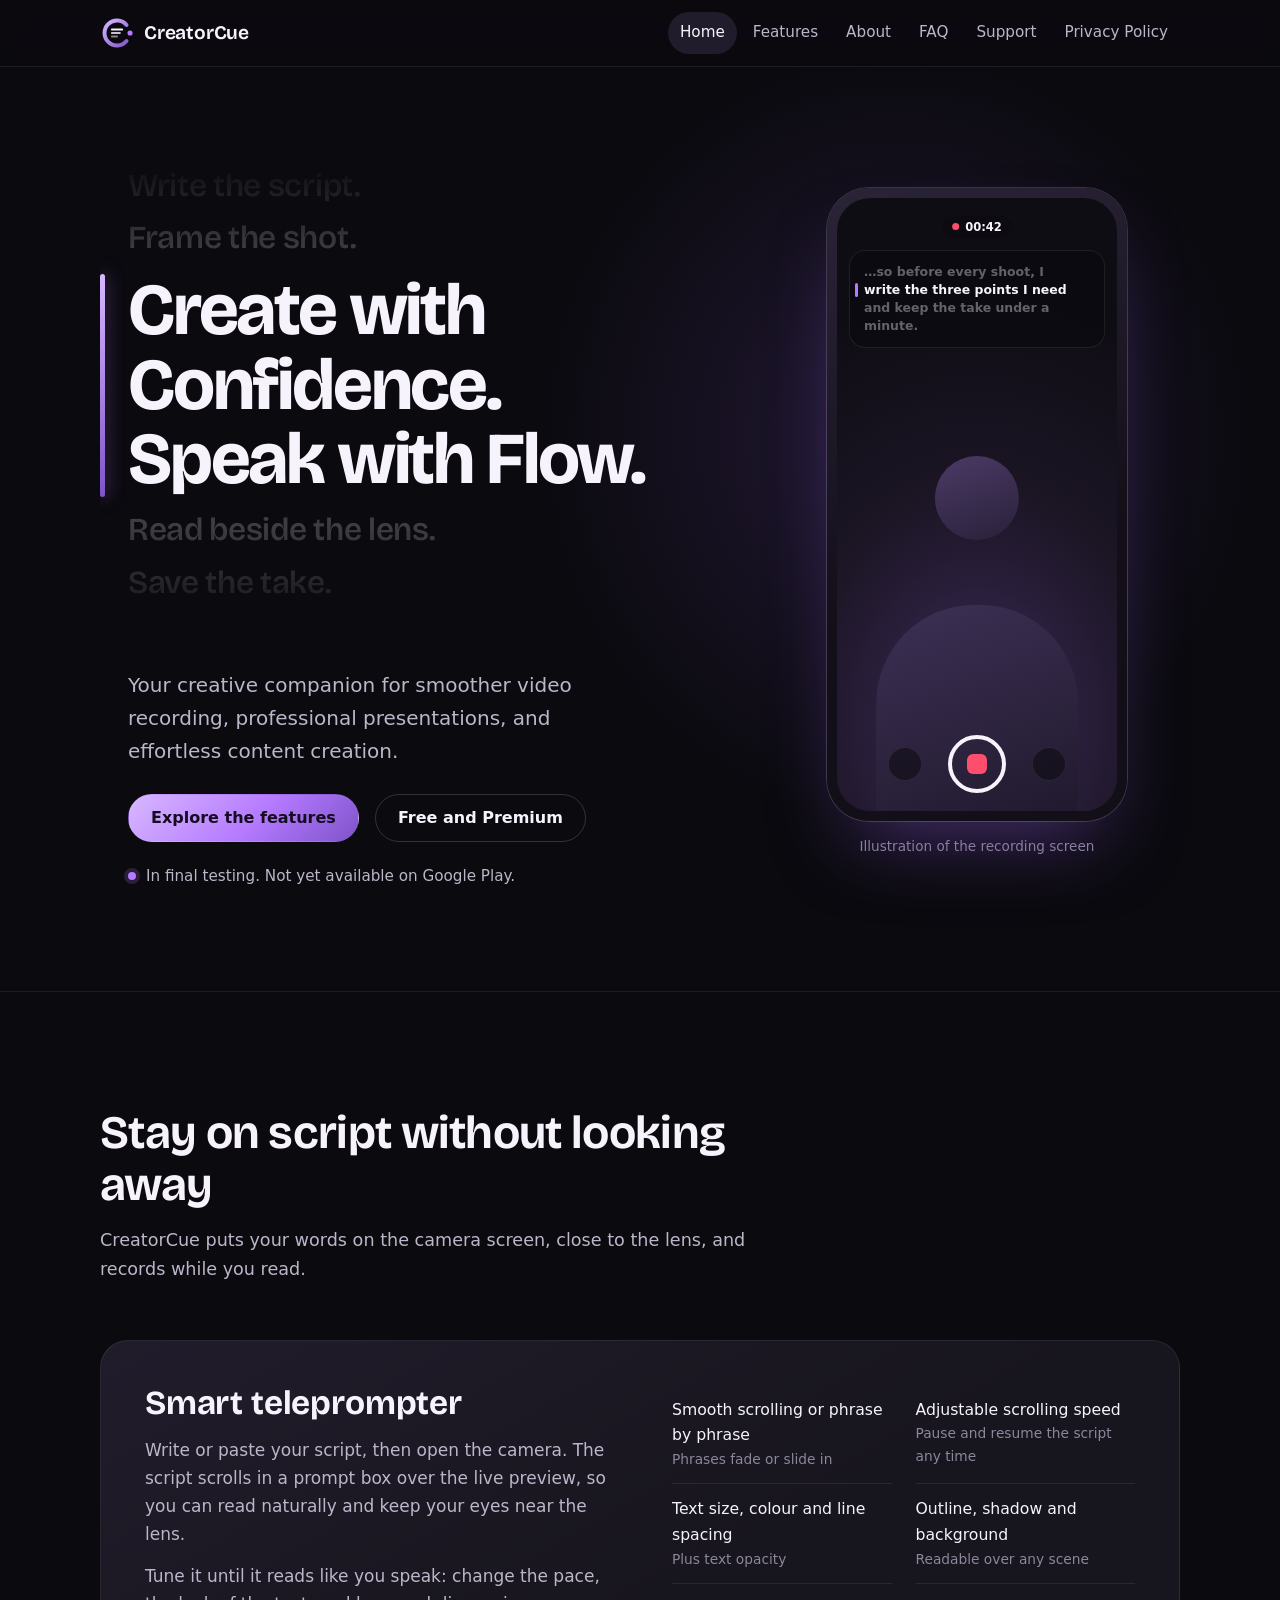
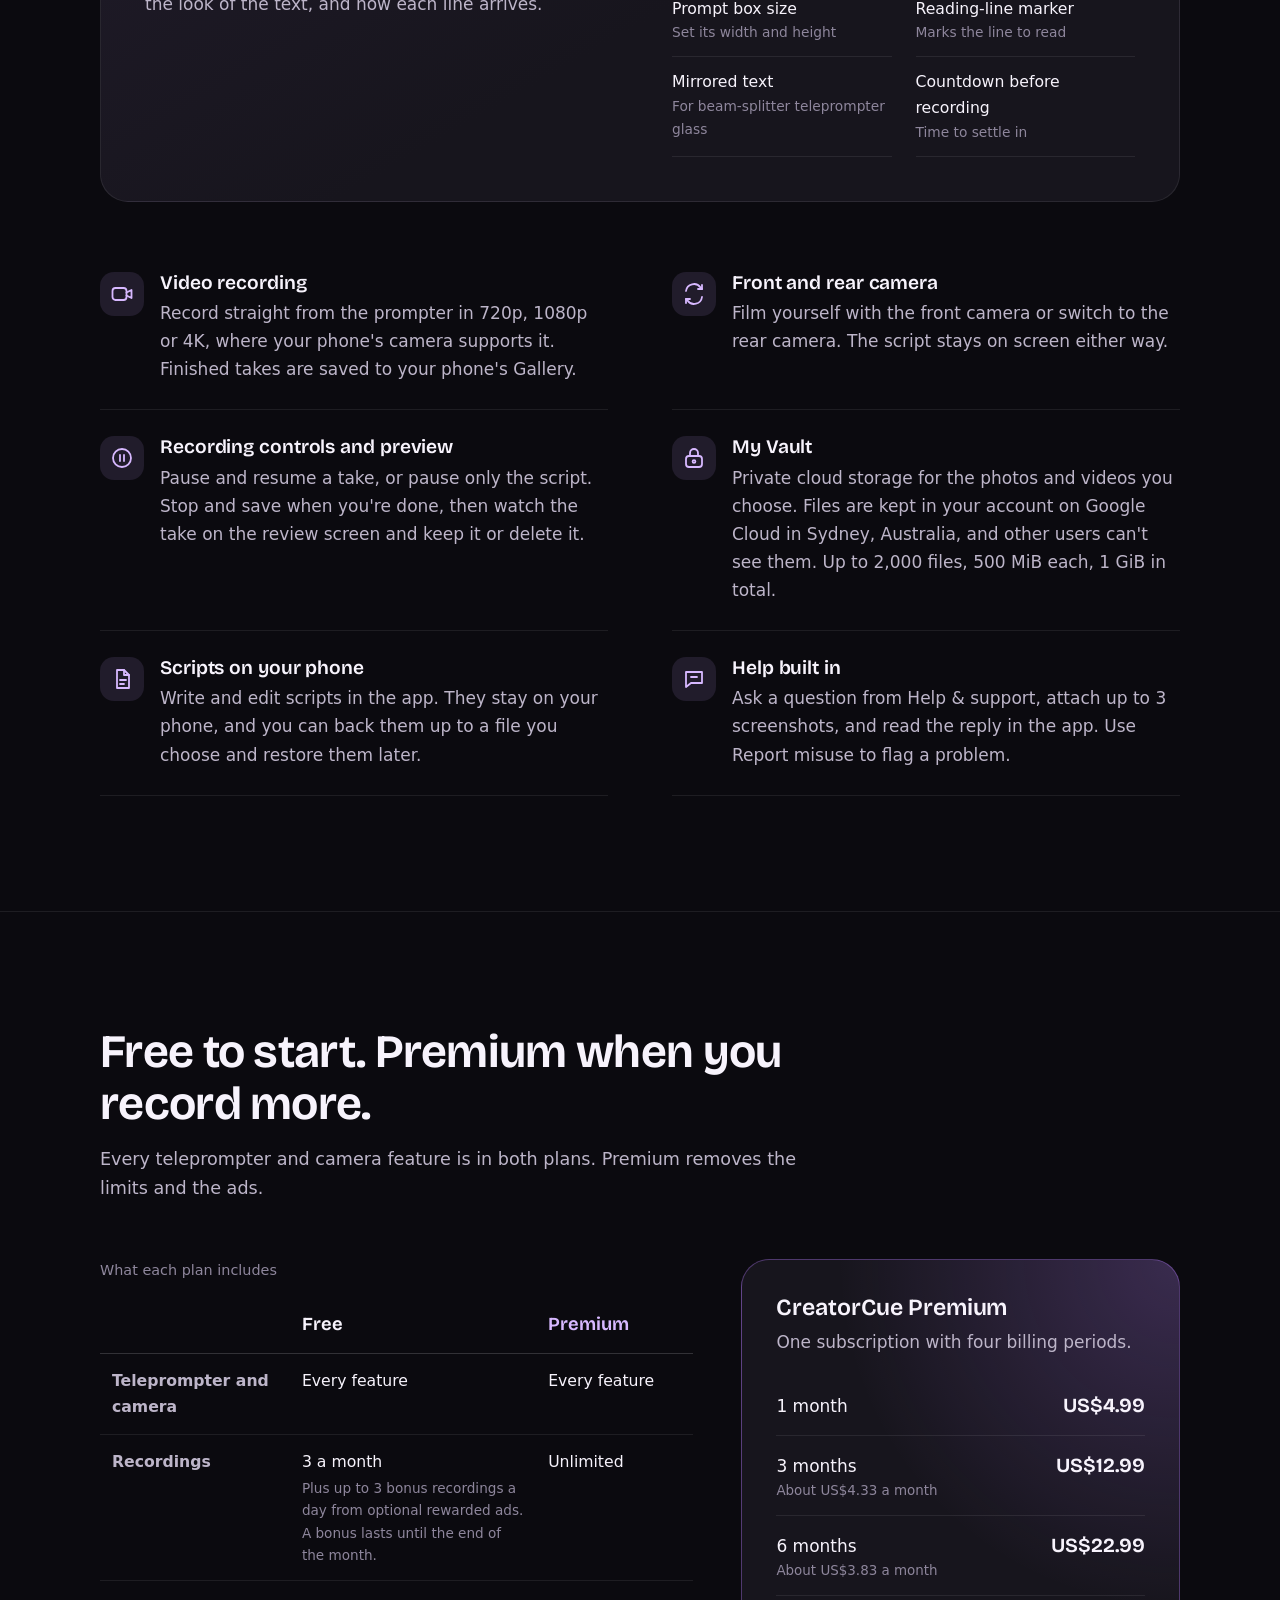
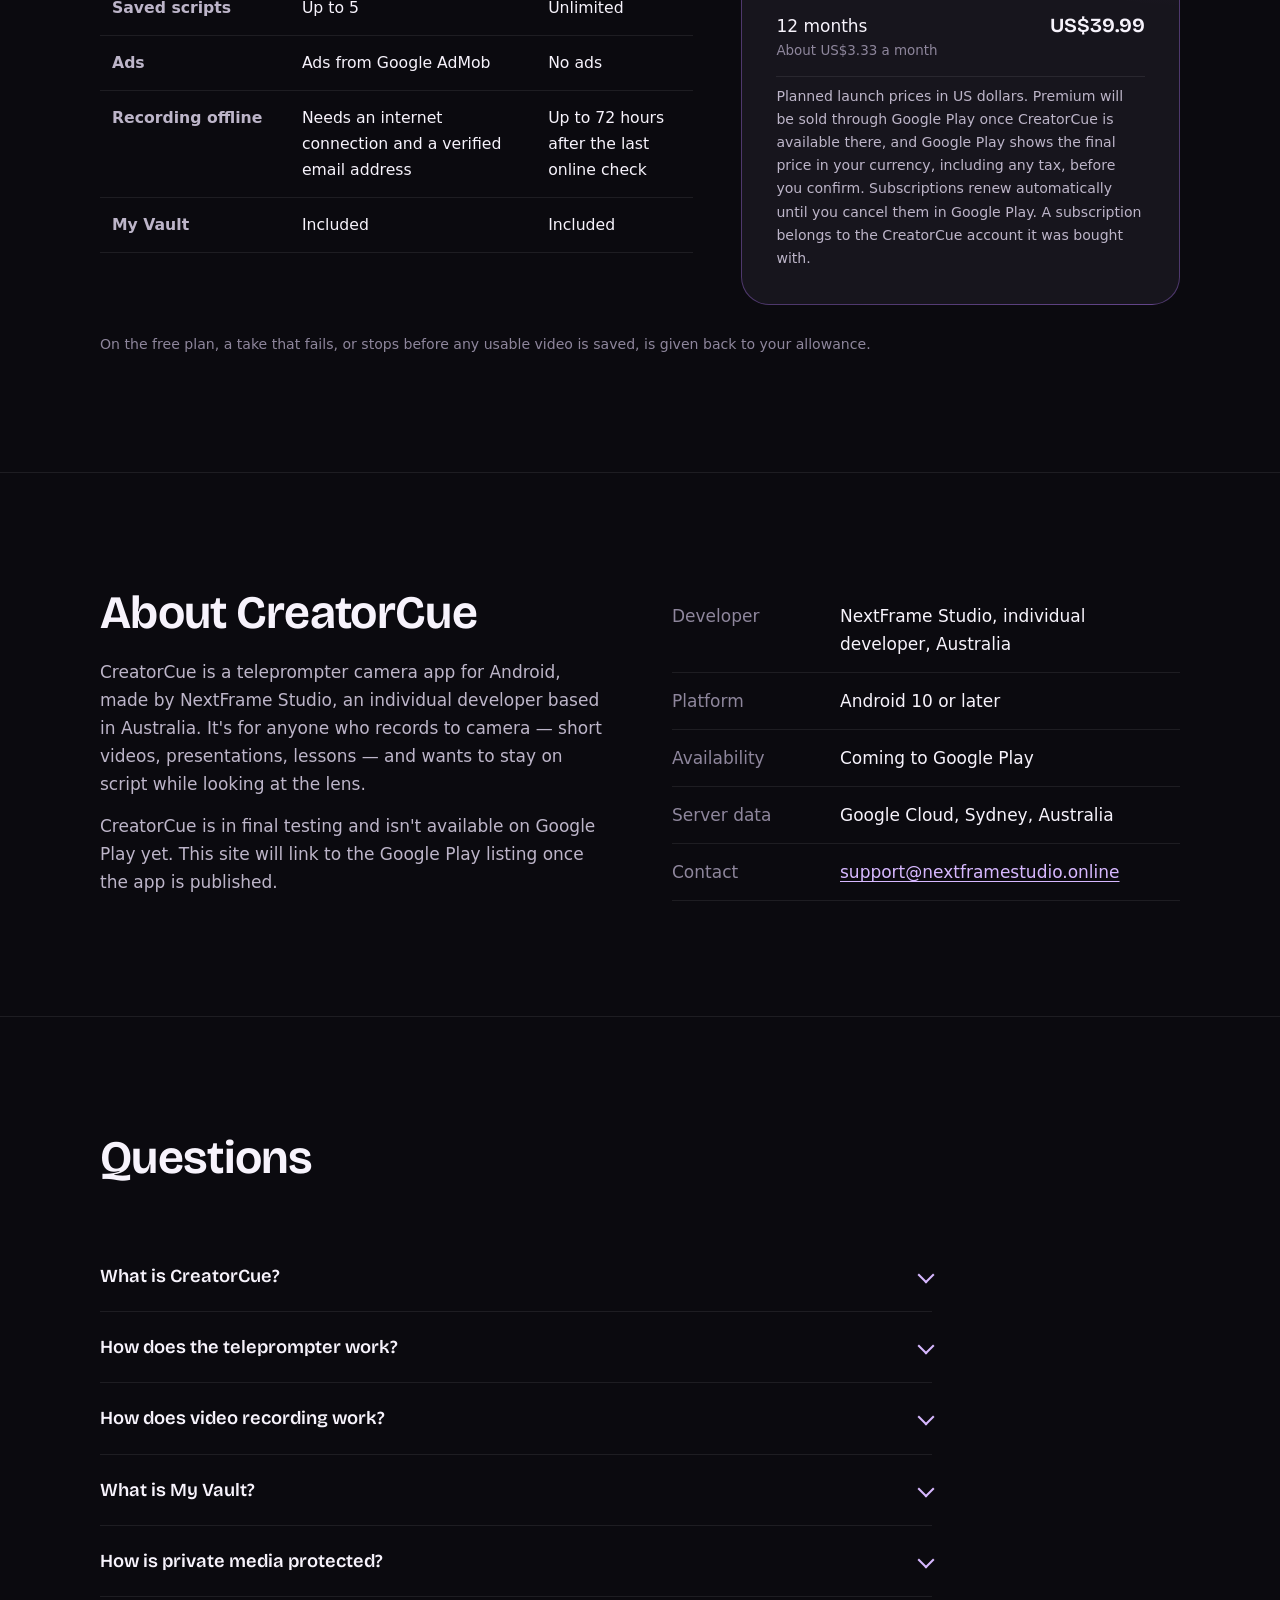
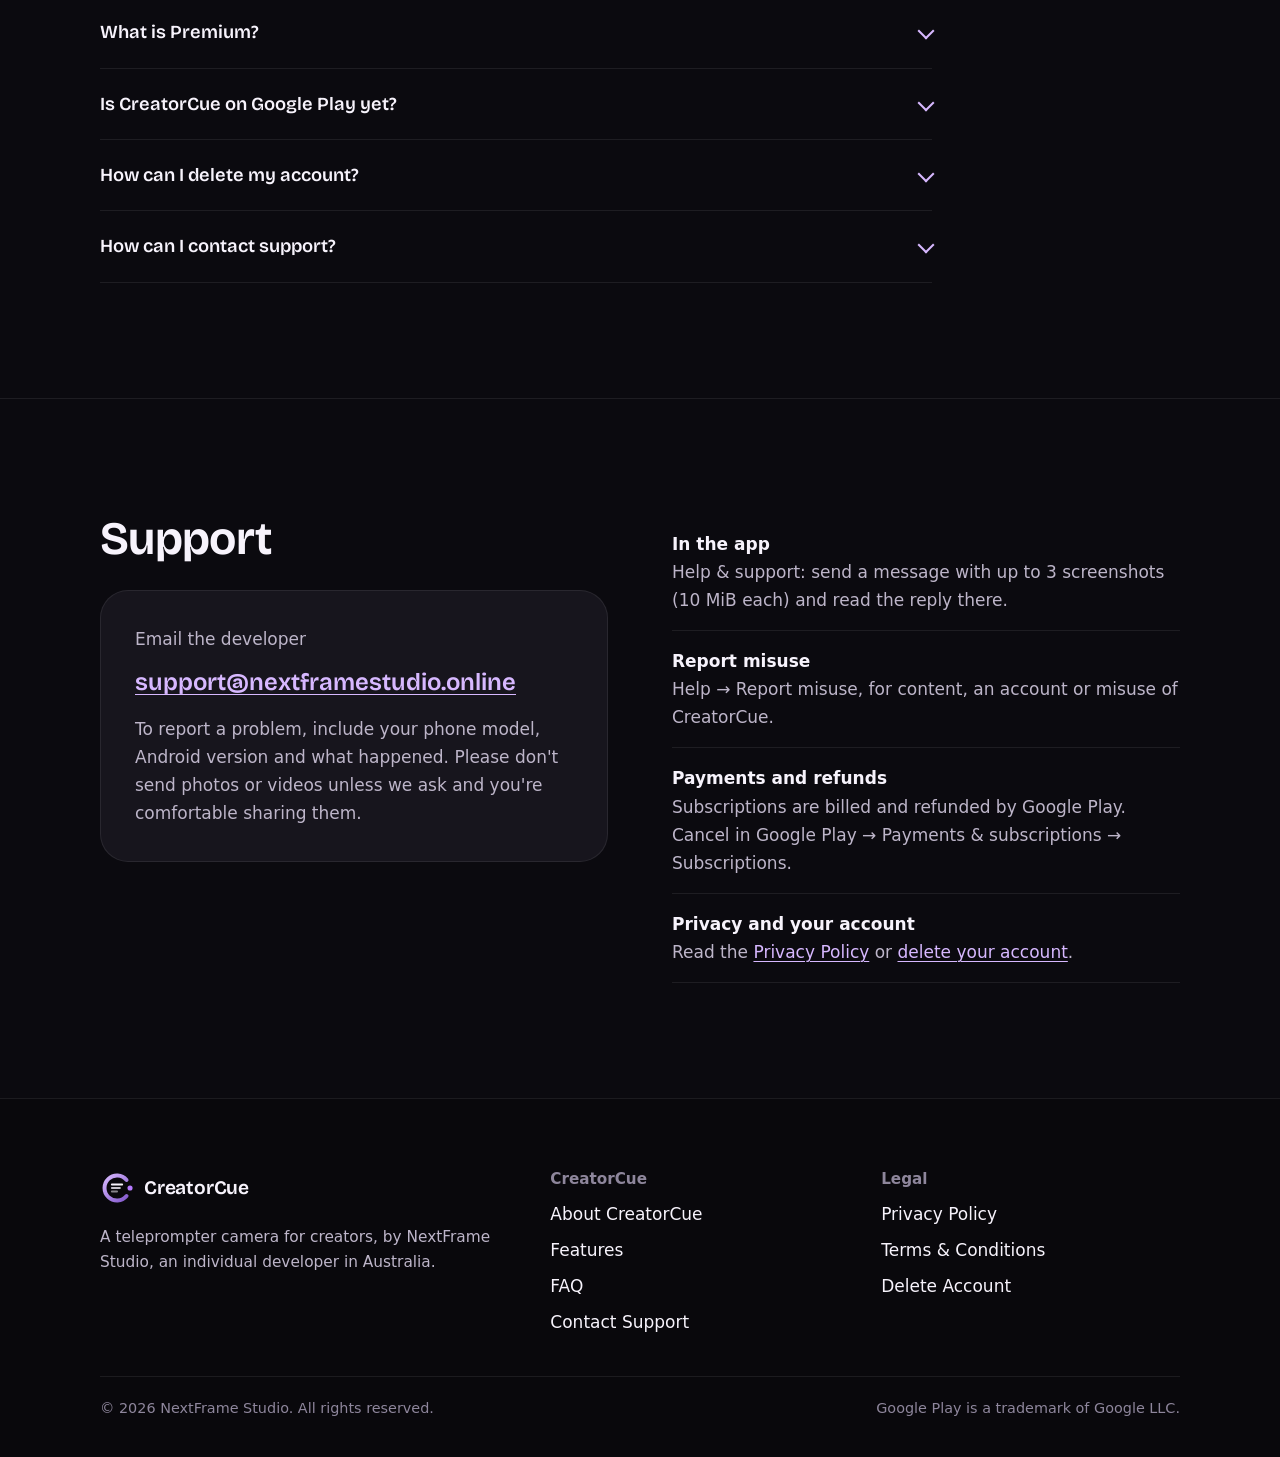
==== commit e67fc63d: "Public support email: support@nextframestudio.online Replaces nextframestudio.id@gmail.com in every " ====
--- a/index.html
+++ b/index.html
@@ -5,12 +5,12 @@
   <meta name="viewport" content="width=device-width, initial-scale=1">
   <title>CreatorCue — teleprompter camera for creators</title>
   <meta name="description" content="CreatorCue is a teleprompter camera app for Android by NextFrame Studio. Read your script beside the lens, record confident takes, and keep chosen media in My Vault.">
-  <link rel="canonical" href="https://hendyhernandez.github.io/creatorcue-website/">
+  <link rel="canonical" href="https://nextframestudio.online/">
   <meta name="theme-color" content="#0b0a0f">
   <meta property="og:type" content="website">
   <meta property="og:title" content="CreatorCue — Create with Confidence. Speak with Flow.">
   <meta property="og:description" content="A teleprompter camera for creators, by NextFrame Studio.">
-  <meta property="og:url" content="https://hendyhernandez.github.io/creatorcue-website/">
+  <meta property="og:url" content="https://nextframestudio.online/">
   <link rel="icon" href="assets/favicon.svg" type="image/svg+xml">
   <link rel="preload" href="assets/fonts/bricolage-grotesque-latin.woff2" as="font" type="font/woff2" crossorigin>
   <link rel="stylesheet" href="assets/site.css">
@@ -180,7 +180,7 @@
           <div><dt>Platform</dt><dd>Android 10 or later</dd></div>
           <div><dt>Availability</dt><dd>Coming to Google Play</dd></div>
           <div><dt>Server data</dt><dd>Google Cloud, Sydney, Australia</dd></div>
-          <div><dt>Contact</dt><dd><a href="mailto:nextframestudio.id@gmail.com">nextframestudio.id@gmail.com</a></dd></div>
+          <div><dt>Contact</dt><dd><a href="mailto:support@nextframestudio.online">support@nextframestudio.online</a></dd></div>
         </dl>
       </div>
     </section>
@@ -232,7 +232,7 @@
           </details>
           <details>
             <summary>How can I contact support?</summary>
-            <div><p>In the app, open Help &amp; support and send a message. You can also email <a href="mailto:nextframestudio.id@gmail.com">nextframestudio.id@gmail.com</a>.</p></div>
+            <div><p>In the app, open Help &amp; support and send a message. You can also email <a href="mailto:support@nextframestudio.online">support@nextframestudio.online</a>.</p></div>
           </details>
         </div>
       </div>
@@ -244,7 +244,7 @@
           <h2 id="support-title">Support</h2>
           <div class="contact-card">
             <p class="label">Email the developer</p>
-            <a class="email" href="mailto:nextframestudio.id@gmail.com">nextframestudio.id@gmail.com</a>
+            <a class="email" href="mailto:support@nextframestudio.online">support@nextframestudio.online</a>
             <p>To report a problem, include your phone model, Android version and what happened. Please don't send photos or videos unless we ask and you're comfortable sharing them.</p>
           </div>
         </div>
@@ -271,7 +271,7 @@
             <li><a href="index.html#about">About CreatorCue</a></li>
             <li><a href="index.html#features">Features</a></li>
             <li><a href="index.html#faq">FAQ</a></li>
-            <li><a href="mailto:nextframestudio.id@gmail.com">Contact Support</a></li>
+            <li><a href="mailto:support@nextframestudio.online">Contact Support</a></li>
           </ul>
         </nav>
         <nav aria-label="Legal">
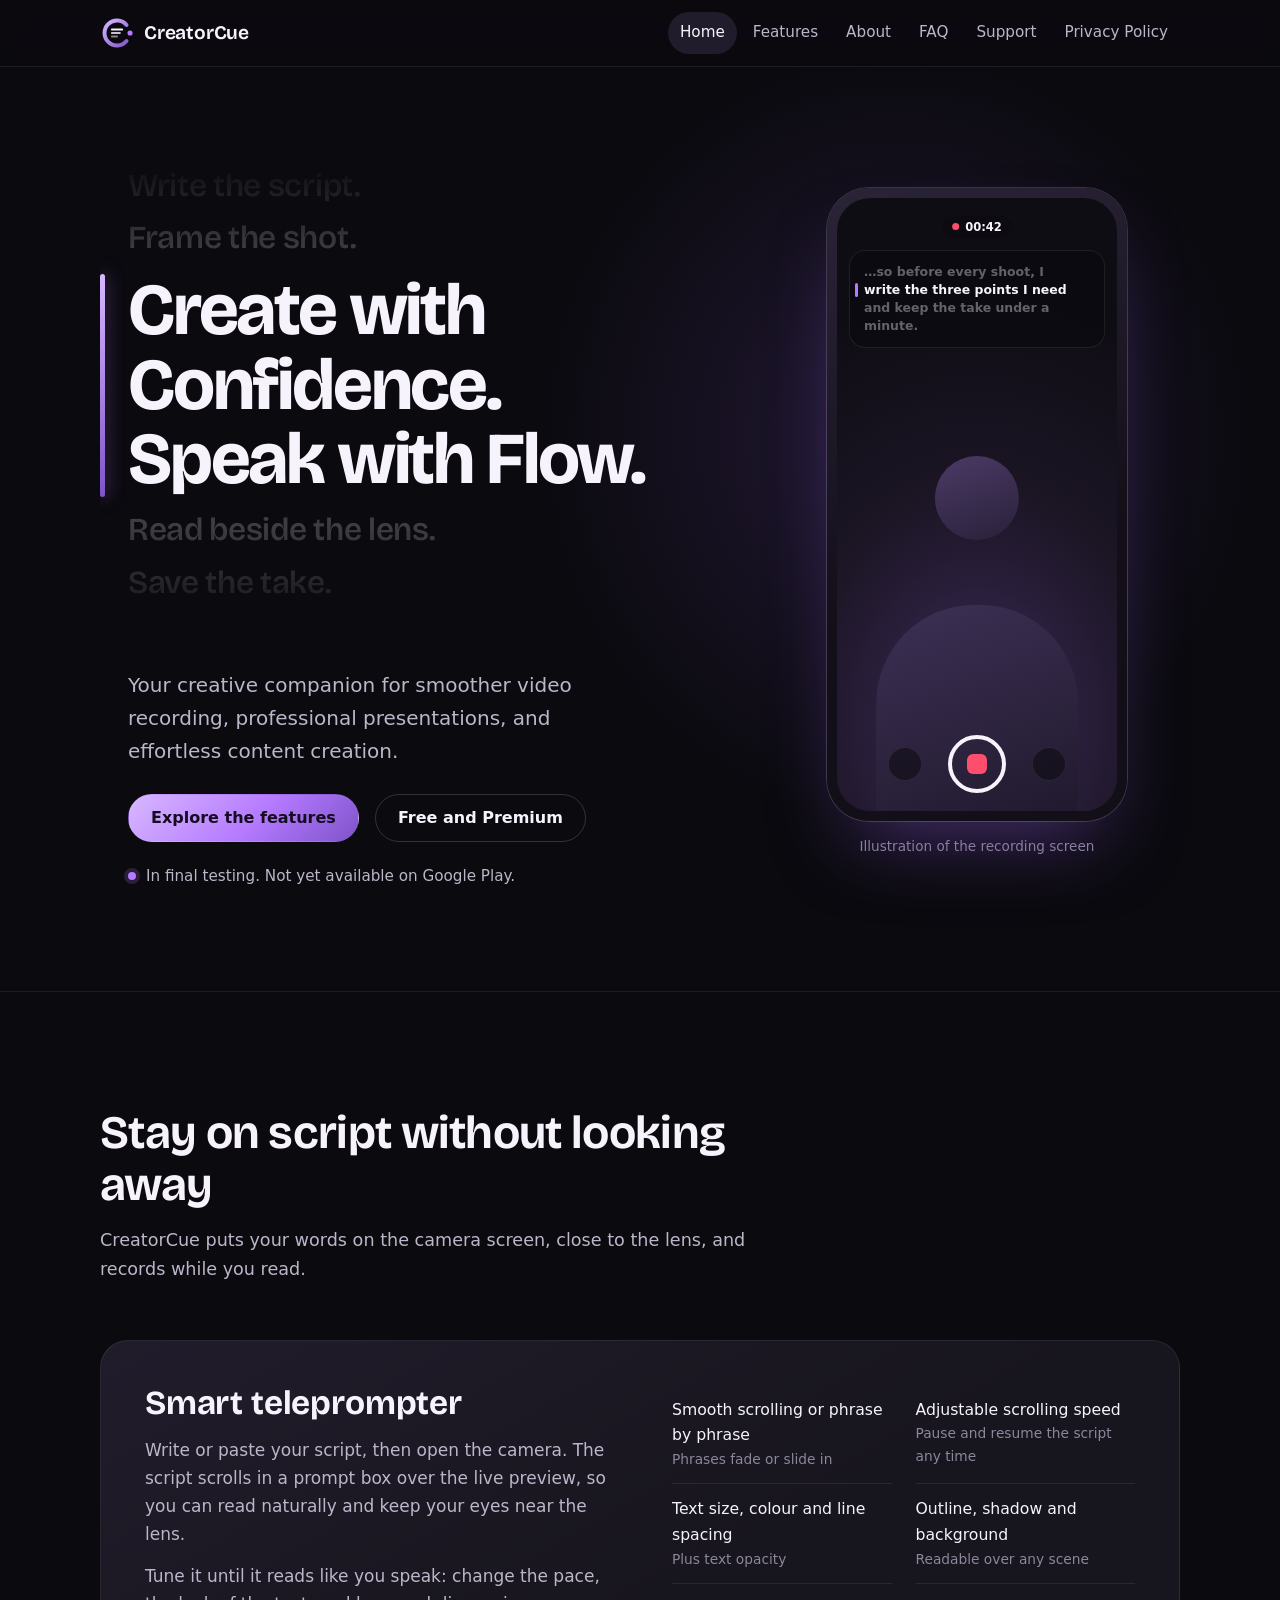
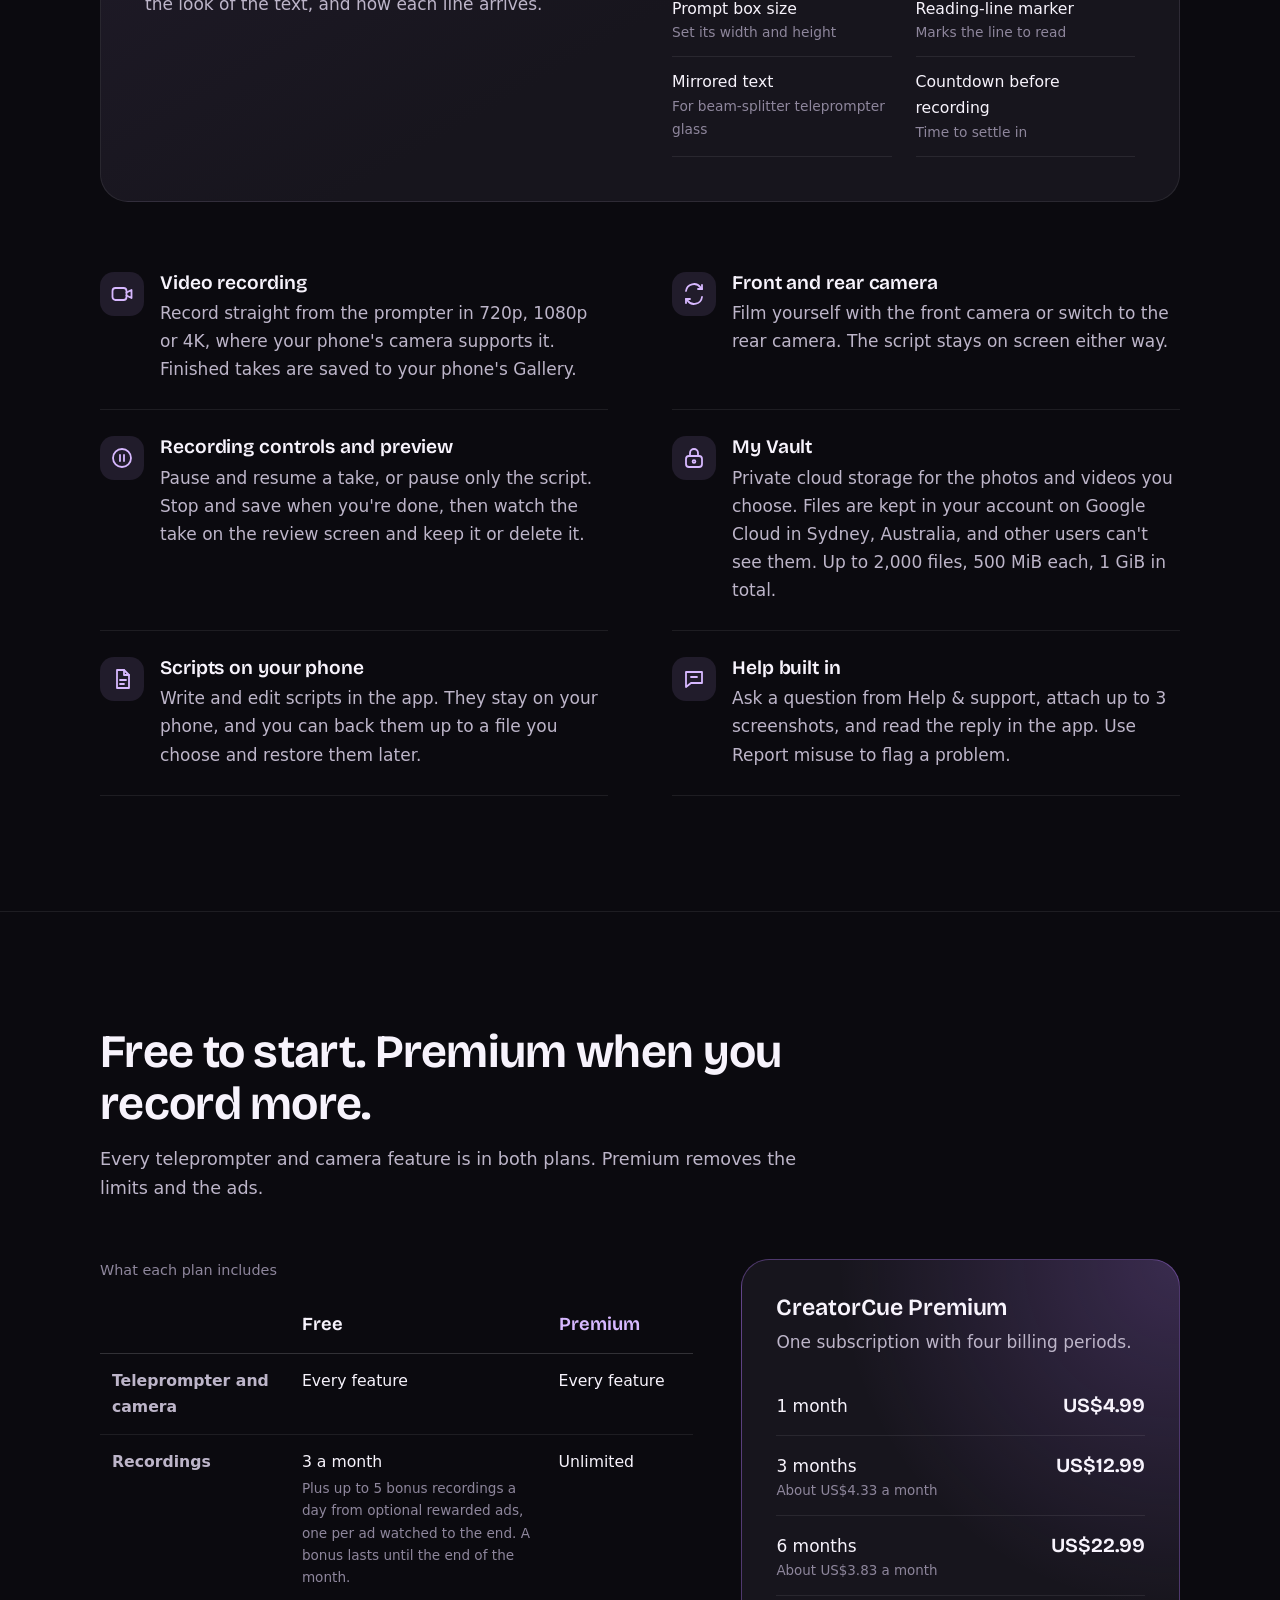
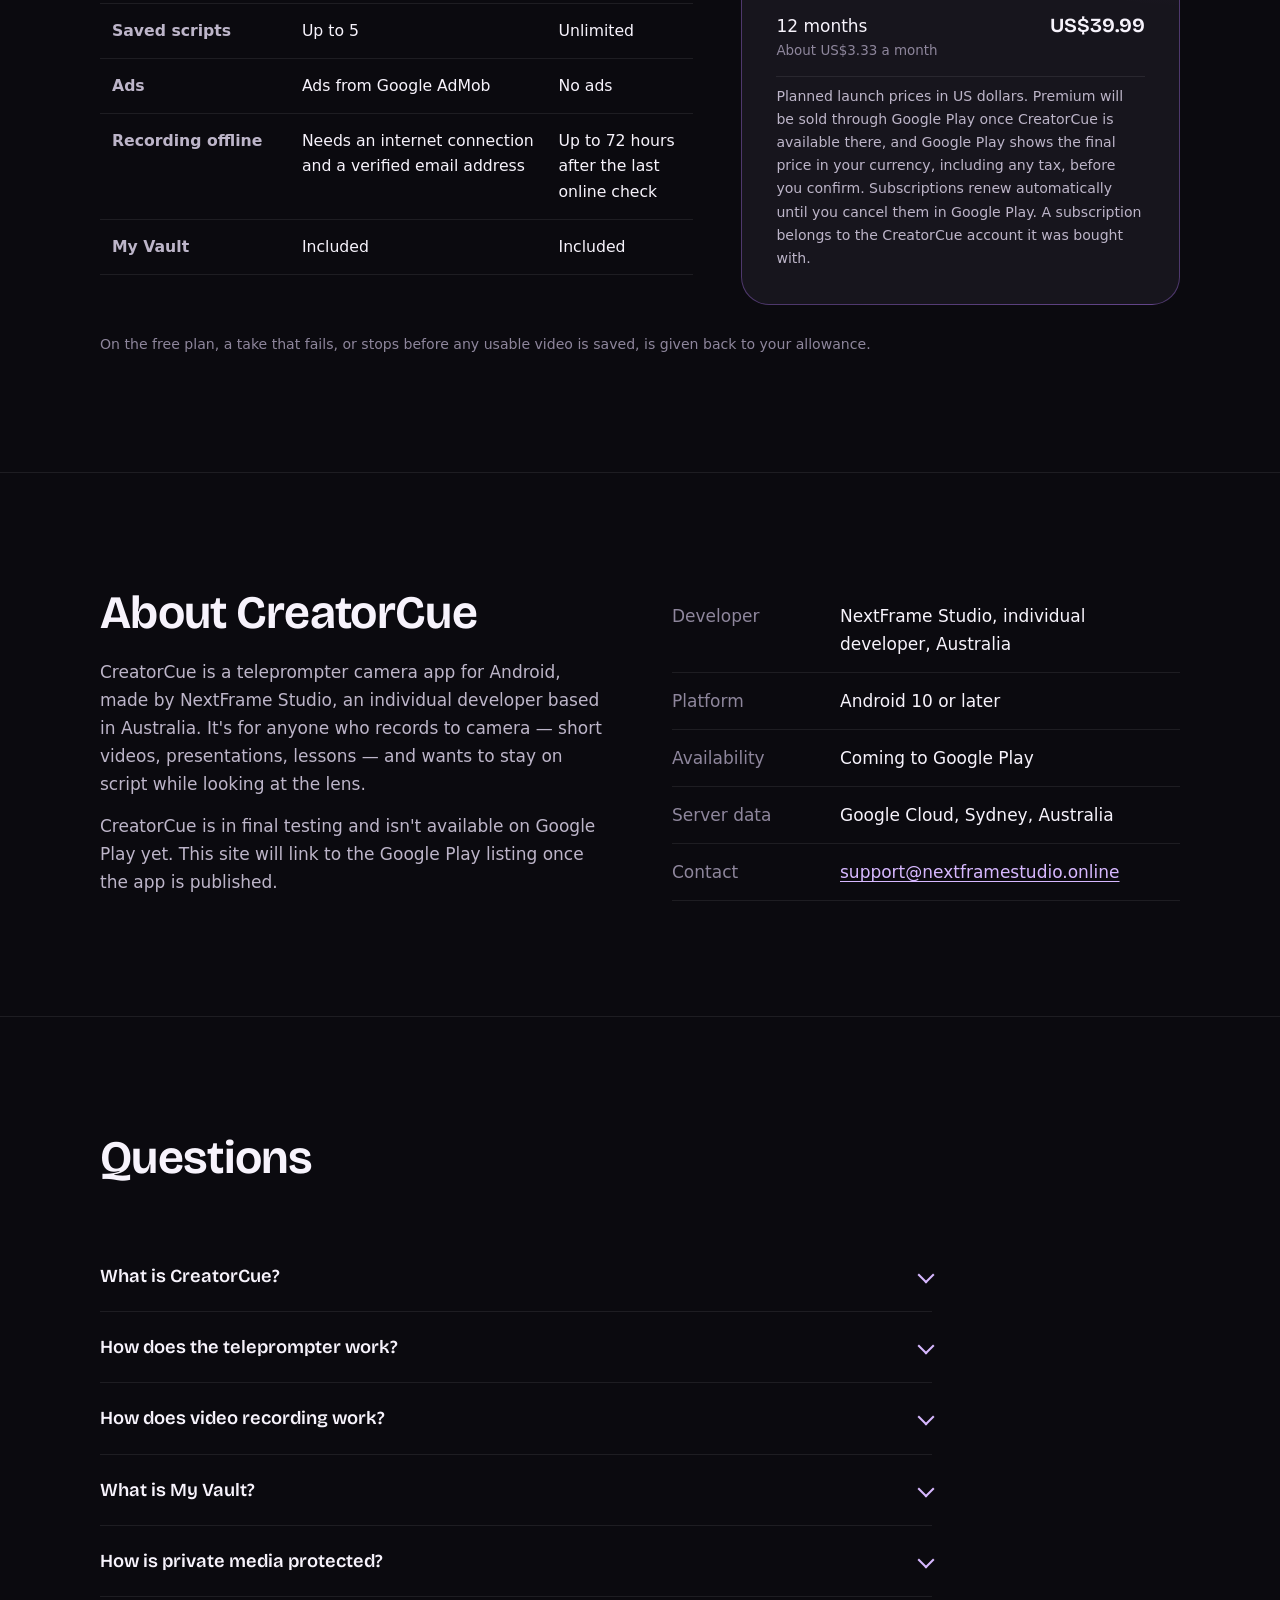
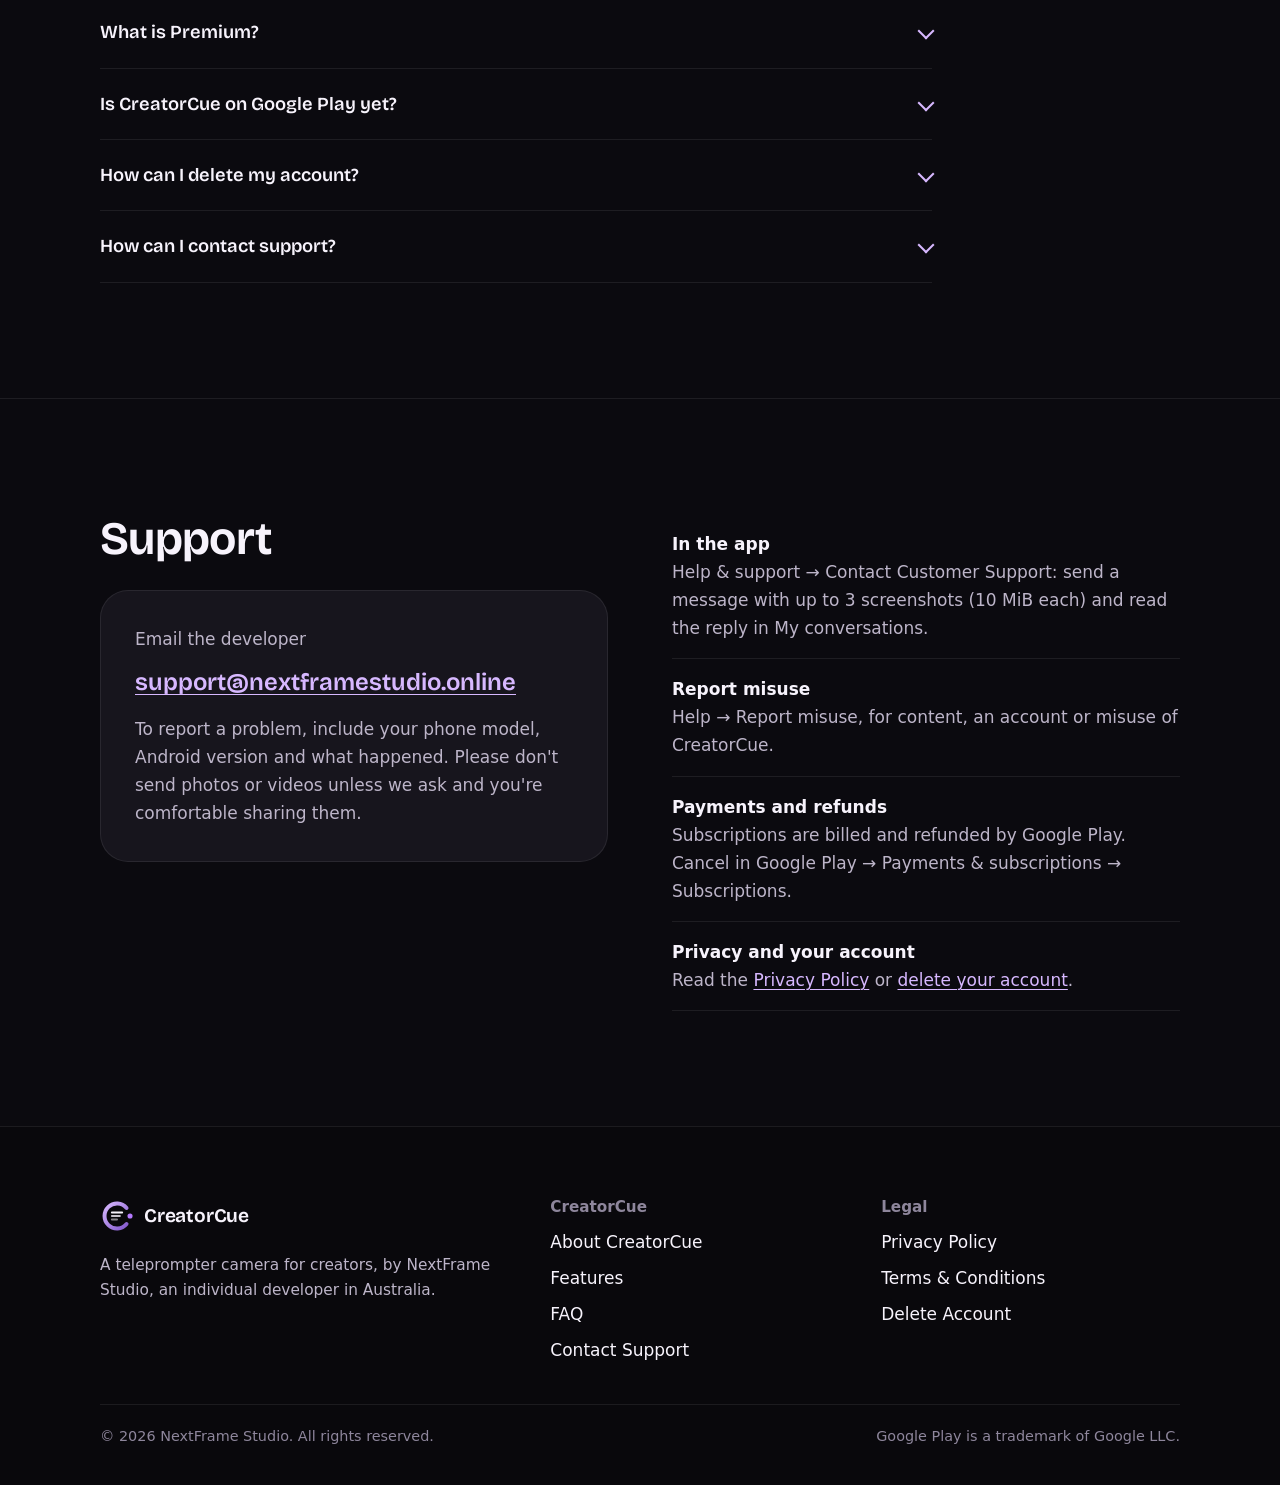
==== commit 7f9b3a92: "Legal texts match the app: 5 rewarded ads a day, Customer Support, Premium lifecycle Owner request 2" ====
--- a/index.html
+++ b/index.html
@@ -144,7 +144,7 @@
             <thead><tr><th scope="col"><span class="visually-hidden">Feature</span></th><th scope="col">Free</th><th scope="col">Premium</th></tr></thead>
             <tbody>
               <tr><th scope="row">Teleprompter and camera</th><td data-plan="Free">Every feature</td><td data-plan="Premium">Every feature</td></tr>
-              <tr><th scope="row">Recordings</th><td data-plan="Free">3 a month<small>Plus up to 3 bonus recordings a day from optional rewarded ads. A bonus lasts until the end of the month.</small></td><td data-plan="Premium">Unlimited</td></tr>
+              <tr><th scope="row">Recordings</th><td data-plan="Free">3 a month<small>Plus up to 5 bonus recordings a day from optional rewarded ads, one per ad watched to the end. A bonus lasts until the end of the month.</small></td><td data-plan="Premium">Unlimited</td></tr>
               <tr><th scope="row">Saved scripts</th><td data-plan="Free">Up to 5</td><td data-plan="Premium">Unlimited</td></tr>
               <tr><th scope="row">Ads</th><td data-plan="Free">Ads from Google AdMob</td><td data-plan="Premium">No ads</td></tr>
               <tr><th scope="row">Recording offline</th><td data-plan="Free">Needs an internet connection and a verified email address</td><td data-plan="Premium">Up to 72 hours after the last online check</td></tr>
@@ -232,7 +232,7 @@
           </details>
           <details>
             <summary>How can I contact support?</summary>
-            <div><p>In the app, open Help &amp; support and send a message. You can also email <a href="mailto:support@nextframestudio.online">support@nextframestudio.online</a>.</p></div>
+            <div><p>In the app, open Help &amp; support → Contact Customer Support. You can also email <a href="mailto:support@nextframestudio.online">support@nextframestudio.online</a>.</p></div>
           </details>
         </div>
       </div>
@@ -249,7 +249,7 @@
           </div>
         </div>
         <ul class="help-list">
-          <li><strong>In the app</strong><span>Help &amp; support: send a message with up to 3 screenshots (10 MiB each) and read the reply there.</span></li>
+          <li><strong>In the app</strong><span>Help &amp; support → Contact Customer Support: send a message with up to 3 screenshots (10 MiB each) and read the reply in My conversations.</span></li>
           <li><strong>Report misuse</strong><span>Help → Report misuse, for content, an account or misuse of CreatorCue.</span></li>
           <li><strong>Payments and refunds</strong><span>Subscriptions are billed and refunded by Google Play. Cancel in Google Play → Payments &amp; subscriptions → Subscriptions.</span></li>
           <li><strong>Privacy and your account</strong><span>Read the <a href="privacy.html">Privacy Policy</a> or <a href="delete-account.html">delete your account</a>.</span></li>
